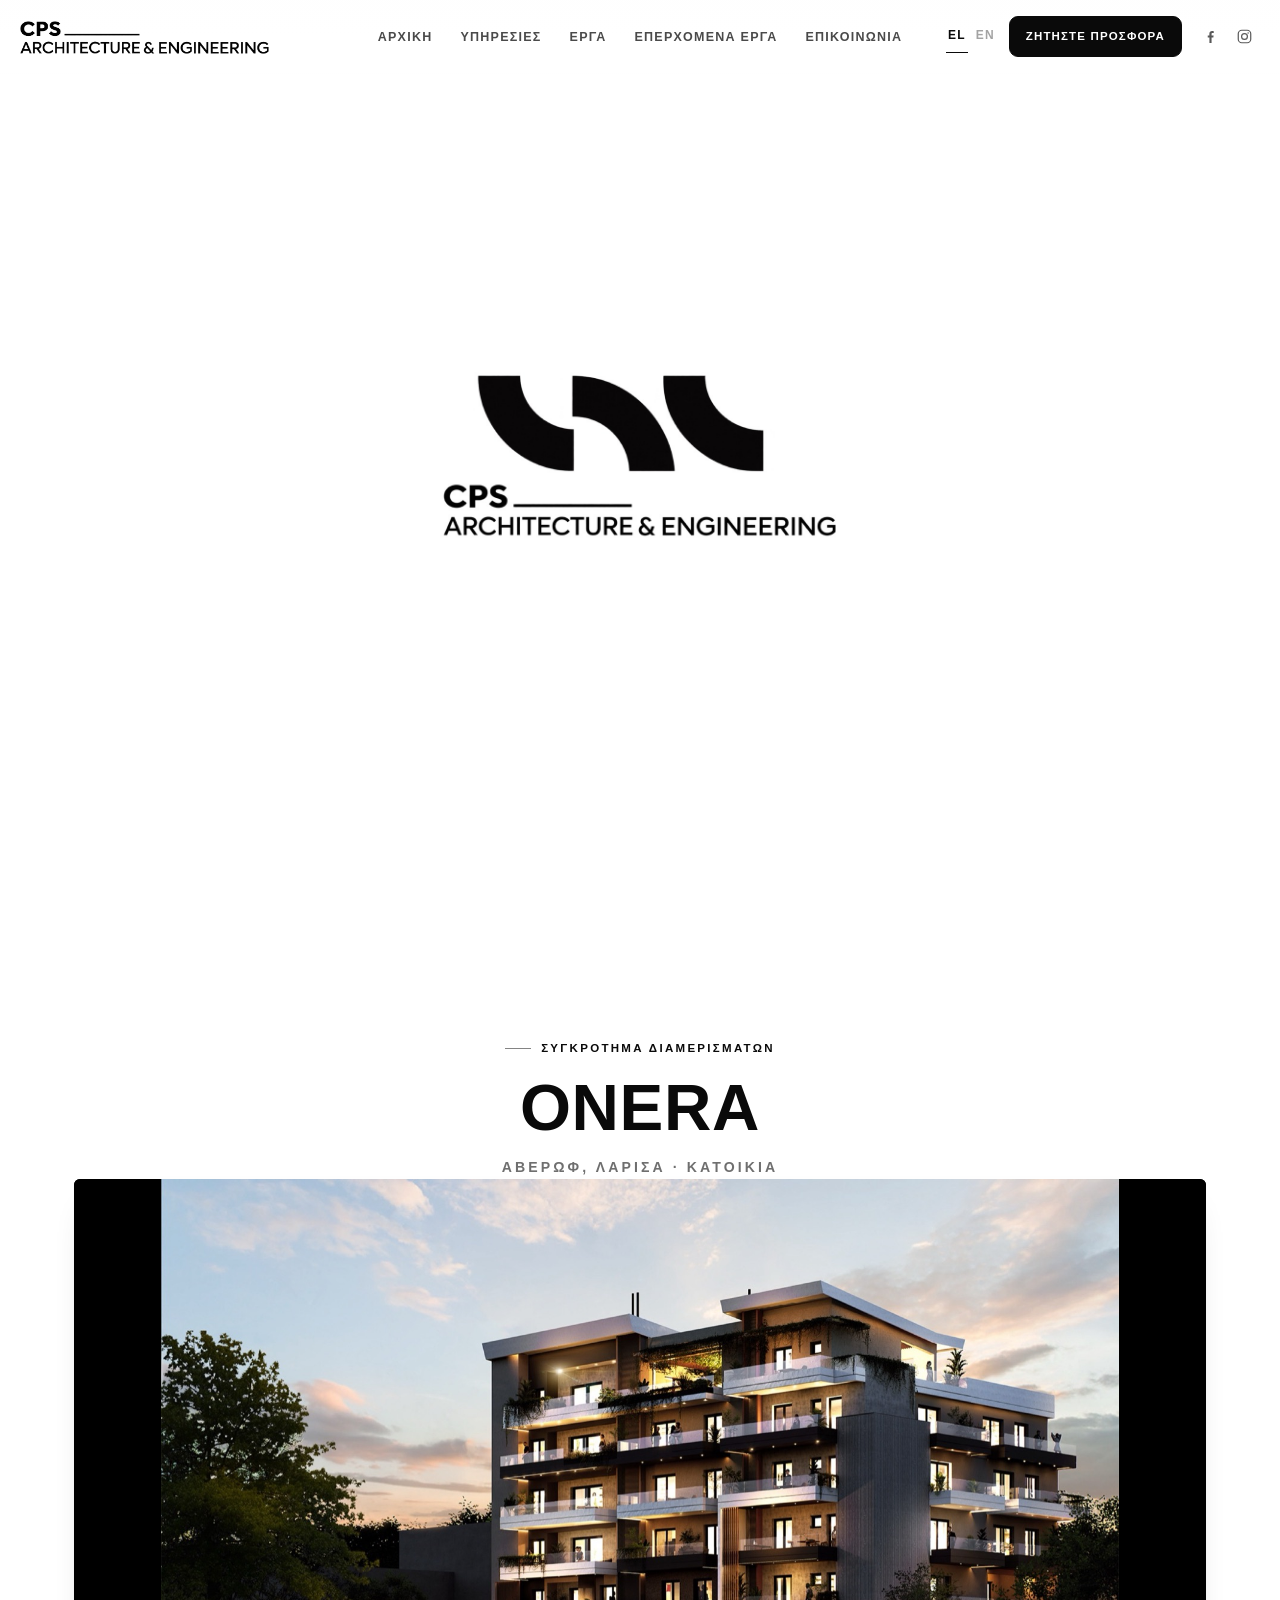
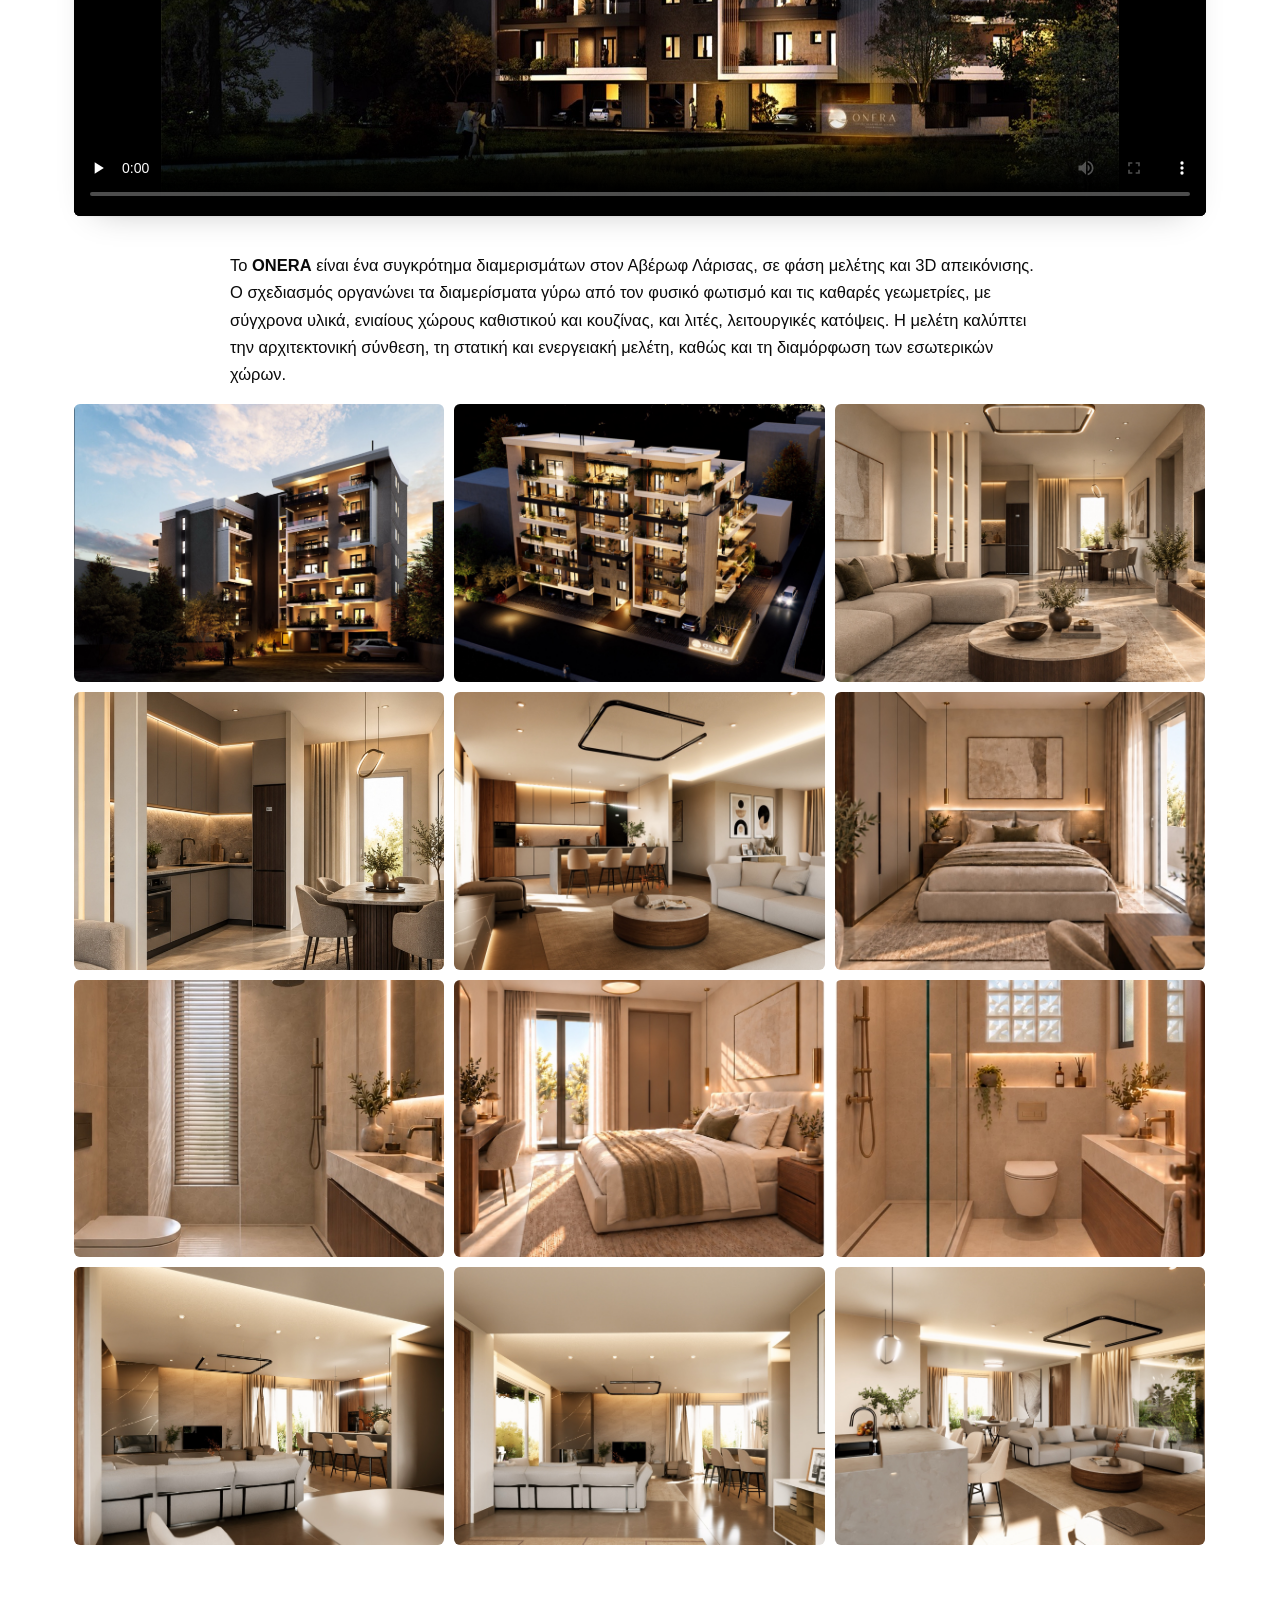
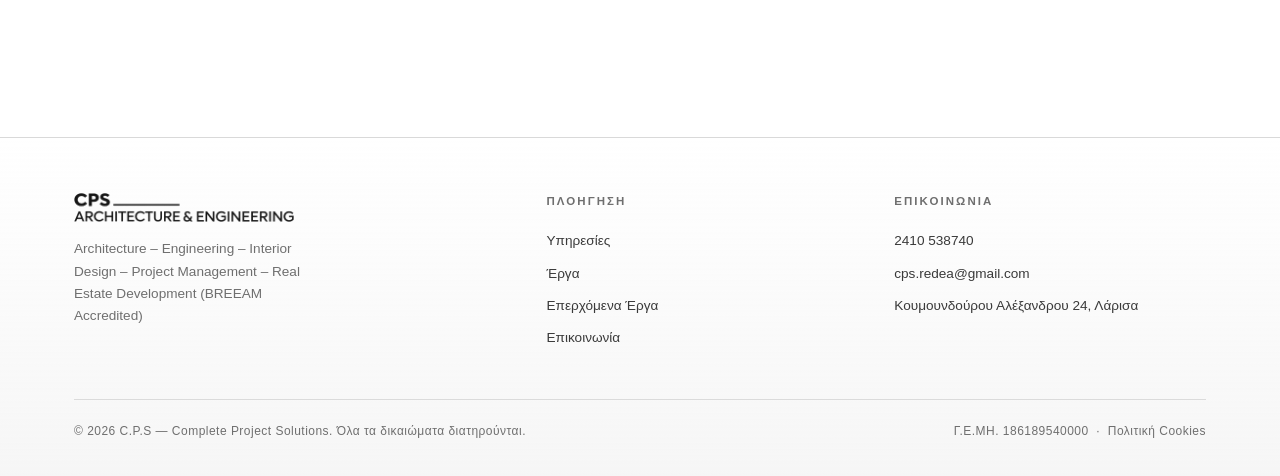
==== index.html @ acac7b2f "Performance: self-hosted Inter, compressed images, lighter ONERA video (20MB), preload=none" ====
<!DOCTYPE html>
<html lang="el">
<head>
<meta charset="UTF-8" />
<meta name="viewport" content="width=device-width, initial-scale=1, viewport-fit=cover" />
<!-- SEO:auto -->
<title>CPS Solutions Λάρισα | Πολιτικός Μηχανικός – Μελέτη &amp; Κατασκευή Έργων</title>
<meta name="description" content="Η C.P.S – Complete Project Solutions (Λάρισα, από το 2002) αναλαμβάνει μελέτη, αδειοδότηση, κατασκευή και διαχείριση έργων: κατοικίες, επαγγελματικοί χώροι, διακόσμηση. Ζητήστε προσφορά." />
<meta name="keywords" content="πολιτικός μηχανικός Λάρισα, μελέτη και κατασκευή έργων Λάρισα, οικοδομική άδεια Λάρισα, ανακαίνιση Λάρισα, διακόσμηση εσωτερικών χώρων Λάρισα, interior design Λάρισα, real estate development Λάρισα, ενεργειακή αναβάθμιση Λάρισα, θερμομόνωση, BREEAM, τεχνικό γραφείο Λάρισα, κατασκευαστική εταιρεία Λάρισα, επίβλεψη έργων, στατική μελέτη, C.P.S Complete Project Solutions, CPS Λάρισα, civil engineer Larissa, construction Larissa, interior design Larissa, energy upgrade Larissa" />
<meta name="author" content="C.P.S – Complete Project Solutions" />
<meta name="robots" content="index, follow, max-image-preview:large, max-snippet:-1" />
<meta name="theme-color" content="#ffffff" />
<meta name="language" content="el" />
<meta name="geo.region" content="GR-42" />
<meta name="geo.placename" content="Λάρισα, Θεσσαλία" />
<meta name="geo.position" content="39.6390;22.4197" />
<meta name="ICBM" content="39.6390, 22.4197" />
<link rel="canonical" href="https://cps-solutions.gr/" />
<link rel="alternate" hreflang="el" href="https://cps-solutions.gr/" />
<link rel="alternate" hreflang="en" href="https://cps-solutions.gr/?lang=en" />
<link rel="alternate" hreflang="x-default" href="https://cps-solutions.gr/" />
<link rel="sitemap" type="application/xml" title="Sitemap" href="sitemap.xml" />
<link rel="icon" href="favicon.ico" sizes="any" />
<link rel="icon" type="image/png" sizes="32x32" href="assets/favicon-32x32.png" />
<link rel="icon" type="image/png" sizes="48x48" href="assets/favicon-48x48.png" />
<link rel="icon" type="image/png" sizes="96x96" href="assets/favicon-96x96.png" />
<link rel="icon" type="image/png" sizes="192x192" href="assets/favicon-192x192.png" />
<link rel="apple-touch-icon" sizes="180x180" href="assets/apple-touch-icon.png" />
<link rel="manifest" href="site.webmanifest" />
<meta property="og:type" content="website" />
<meta property="og:site_name" content="CPS Solutions Λάρισα" />
<meta property="og:locale" content="el_GR" />
<meta property="og:locale:alternate" content="en_US" />
<meta property="og:title" content="CPS Solutions Λάρισα" />
<meta property="og:description" content="Architecture – Engineering – Interior Design – Project Management – Real Estate Development (BREEAM Accredited) — από το 2002 στη Λάρισα." />
<meta property="og:url" content="https://cps-solutions.gr/" />
<meta property="og:image" content="https://cps-solutions.gr/assets/og-image.jpg" />
<meta property="og:image:width" content="1200" />
<meta property="og:image:height" content="630" />
<meta property="og:image:alt" content="C.P.S – Complete Project Solutions, Λάρισα" />
<meta name="twitter:card" content="summary_large_image" />
<meta name="twitter:title" content="CPS Solutions Λάρισα" />
<meta name="twitter:description" content="Architecture – Engineering – Interior Design – Project Management – Real Estate Development (BREEAM Accredited) — από το 2002 στη Λάρισα." />
<meta name="twitter:image" content="https://cps-solutions.gr/assets/og-image.jpg" />
<meta name="google-site-verification" content="gZdMlSLjan64tONL0tMNnkX2gRqGWHMSxEQdr6j04Ag" />
  <link rel="stylesheet" href="assets/fonts/inter.css?v=20261017b" />
<script>/* ── REFRESH = πάντα από την αρχή (hero) ──
   Ξεχωρίζει το refresh από το κλικ σε anchor:
   - refresh/revisit  → αγνοεί το #section και ξεκινά από το hero
   - κανονική πλοήγηση (κλικ σε link) → σέβεται το #section */
(function(){
  if ('scrollRestoration' in history) history.scrollRestoration = 'manual';
  document.documentElement.classList.add('cps-loading');
  var t = null;
  try { var e = performance.getEntriesByType('navigation')[0]; if (e) t = e.type; } catch (err) {}
  if (!t && performance.navigation) t = (performance.navigation.type === 1) ? 'reload' : 'navigate';
  var reload = (t === 'reload');
  // Σβήνουμε το hash ΠΡΙΝ διαβαστεί το <body>, ώστε ο browser να μη «πηδήξει» στην ενότητα
  if (reload && location.hash) history.replaceState(null, '', location.pathname + location.search);
  window.__CPS_RELOAD = reload;
})();</script>
<link rel="stylesheet" href="assets/cps.css?v=20261017b" />
<script type="application/ld+json">
{
  "@context": "https://schema.org",
  "@type": "GeneralContractor",
  "@id": "https://cps-solutions.gr/#business",
  "name": "CPS Solutions Λάρισα",
  "alternateName": [
    "CPS Solutions",
    "C.P.S – Complete Project Solutions",
    "C.P.S Λάρισα"
  ],
  "description": "Architecture – Engineering – Interior Design – Project Management – Real Estate Development (BREEAM Accredited) — Λάρισα, από το 2002.",
  "url": "https://cps-solutions.gr/",
  "logo": "https://cps-solutions.gr/assets/cps-lockup.png",
  "image": "https://cps-solutions.gr/assets/og-image.jpg",
  "telephone": "+302410538740",
  "email": "cps.redea@gmail.com",
  "foundingDate": "2002",
  "address": {
    "@type": "PostalAddress",
    "streetAddress": "Κουμουνδούρου Αλέξανδρου 24, Άγιος Νικόλαος",
    "addressLocality": "Λάρισα",
    "addressRegion": "Θεσσαλία",
    "postalCode": "41222",
    "addressCountry": "GR"
  },
  "geo": {
    "@type": "GeoCoordinates",
    "latitude": 39.639,
    "longitude": 22.4197
  },
  "areaServed": [
    {
      "@type": "City",
      "name": "Λάρισα"
    },
    {
      "@type": "AdministrativeArea",
      "name": "Θεσσαλία"
    },
    {
      "@type": "Country",
      "name": "Ελλάδα"
    }
  ],
  "openingHoursSpecification": [
    {
      "@type": "OpeningHoursSpecification",
      "dayOfWeek": [
        "Monday",
        "Wednesday",
        "Friday"
      ],
      "opens": "09:00",
      "closes": "14:00"
    },
    {
      "@type": "OpeningHoursSpecification",
      "dayOfWeek": [
        "Monday",
        "Wednesday",
        "Friday"
      ],
      "opens": "18:00",
      "closes": "21:00"
    },
    {
      "@type": "OpeningHoursSpecification",
      "dayOfWeek": [
        "Tuesday",
        "Thursday"
      ],
      "opens": "09:00",
      "closes": "14:00"
    }
  ],
  "knowsLanguage": [
    "el",
    "en"
  ],
  "slogan": "Μελέτη, κατασκευή & διαχείριση έργων",
  "identifier": [
    {
      "@type": "PropertyValue",
      "name": "Γ.Ε.ΜΗ.",
      "value": "186189540000"
    }
  ],
  "sameAs": [
    "https://www.instagram.com/cps_redea/"
  ],
  "hasOfferCatalog": {
    "@type": "OfferCatalog",
    "name": "Υπηρεσίες C.P.S",
    "itemListElement": [
      {
        "@type": "Offer",
        "itemOffered": {
          "@type": "Service",
          "name": "Architecture",
          "description": "Αρχιτεκτονική σύνθεση και μελέτη — από το concept στην οριστική μελέτη και την άδεια."
        }
      },
      {
        "@type": "Offer",
        "itemOffered": {
          "@type": "Service",
          "name": "Engineering",
          "description": "Στατικές, ενεργειακές και ηλεκτρομηχανολογικές μελέτες με τεχνική αρτιότητα."
        }
      },
      {
        "@type": "Offer",
        "itemOffered": {
          "@type": "Service",
          "name": "Interior Design",
          "description": "Σχεδιασμός εσωτερικών χώρων με ταυτότητα, λειτουργικότητα και αίσθηση."
        }
      },
      {
        "@type": "Offer",
        "itemOffered": {
          "@type": "Service",
          "name": "Project Management",
          "description": "Συντονισμός και έλεγχος του έργου: χρόνος, κόστος, ποιότητα, ασφάλεια."
        }
      },
      {
        "@type": "Offer",
        "itemOffered": {
          "@type": "Service",
          "name": "Real Estate Development (BREEAM Accredited)",
          "description": "Ανάπτυξη ακινήτων από το μηδέν, με βιώσιμη κατασκευή και πιστοποίηση BREEAM."
        }
      }
    ]
  }
}
</script>
<script type="application/ld+json">
{
  "@context": "https://schema.org",
  "@type": "WebSite",
  "@id": "https://cps-solutions.gr/#website",
  "url": "https://cps-solutions.gr/",
  "name": "CPS Solutions Λάρισα",
  "inLanguage": [
    "el",
    "en"
  ],
  "publisher": {
    "@id": "https://cps-solutions.gr/#business"
  }
}
</script>
<script type="application/ld+json">
{
  "@context": "https://schema.org",
  "@type": "BreadcrumbList",
  "itemListElement": [
    {
      "@type": "ListItem",
      "position": 1,
      "name": "Αρχική",
      "item": "https://cps-solutions.gr/"
    }
  ]
}
</script>
</head>
<body>

<div class="loader" id="loader" aria-hidden="true">
  <div class="loader-inner">
    <div class="loader-logos">
      <img class="loader-logo" src="assets/cps-wordmark.png" alt="C.P.S" width="1200" height="493" />
      <span class="loader-sep" aria-hidden="true"></span>
      <img class="loader-logo loader-logo-2" src="assets/cps-lockup.png" alt="C.P.S — Complete Project Solutions" width="900" height="123" />
    </div>
    <span class="loader-bar"><i></i></span>
  </div>
</div>

<div class="grid-lines" aria-hidden="true"></div>
<div class="vignette" aria-hidden="true"></div>

<header class="nav" id="nav">
  <div class="nav-inner">
    <a class="brand" href="index.html" aria-label="C.P.S">
      <img src="assets/cps-lockup.png" alt="C.P.S — Complete Project Solutions" />
    </a>
    <nav class="links" id="links">
      <a href="index.html" data-i18n="nav.home">Αρχική</a>
      <a href="services.html" data-i18n="nav.services">Υπηρεσίες</a>
      <a href="projects.html" data-i18n="nav.projects">Έργα</a>
      <a href="upcoming.html" data-i18n="nav.upcoming">Επερχόμενα Έργα</a>
      <a href="contact.html" data-i18n="nav.contact">Επικοινωνία</a>
    </nav>
    <div class="nav-right">
      <div class="lang" role="group" aria-label="Γλώσσα / Language">
        <button type="button" data-lang="el" class="on">EL</button>
        <button type="button" data-lang="en">EN</button>
      </div>
      <a class="btn btn-primary nav-cta" href="contact.html" data-i18n="nav.cta">Ζητήστε προσφορά</a>
      <div class="social">
        <!-- ▼▼ ΒΑΛΕ ΕΔΩ ΤΟ FACEBOOK LINK (το Instagram είναι συνδεδεμένο) ▼▼ -->
        <a href="#" target="_blank" rel="noopener" aria-label="Facebook" title="Facebook">
          <svg viewBox="0 0 24 24" fill="currentColor" aria-hidden="true"><path d="M13.5 21v-7.5h2.5l.4-3h-2.9V8.6c0-.87.24-1.46 1.49-1.46h1.59V4.45c-.28-.04-1.22-.12-2.32-.12-2.3 0-3.87 1.4-3.87 3.98V10.5H8.1v3h2.39V21h3.01z"/></svg>
        </a>
        <a href="https://www.instagram.com/cps_redea/" target="_blank" rel="noopener" aria-label="Instagram" title="Instagram">
          <svg viewBox="0 0 24 24" fill="none" stroke="currentColor" stroke-width="1.7" aria-hidden="true"><rect x="3.2" y="3.2" width="17.6" height="17.6" rx="5"/><circle cx="12" cy="12" r="4.1"/><circle cx="17.1" cy="6.9" r="1.05" fill="currentColor" stroke="none"/></svg>
        </a>
      </div>
      <button class="burger" id="burger" aria-label="Menu" aria-expanded="false">
        <span></span><span></span><span></span>
      </button>
    </div>
  </div>
</header>

<main>
  <h1 class="sr-only" data-i18n="hm.h1">CPS Solutions Λάρισα — Πολιτικός Μηχανικός: μελέτη, κατασκευή και διαχείριση έργων</h1>
  <section id="hero">
    <div class="hero-inner">
      <div class="hero-carousel" id="carousel">
        <div class="slides" id="slides"></div>
      </div>
    </div>
  </section>

  <section id="upcoming-home">
    <!-- Επερχόμενα έργα: το νεότερο πρώτο (χωρίς τίτλο ενότητας) -->
    <div id="upcoming-list"></div>
  </section>
</main>

<footer>
  <div class="wrap">
    <div class="foot-grid">
      <div>
        <div class="foot-logo"><img src="assets/cps-lockup.png" alt="C.P.S — Complete Project Solutions" /></div>
        <p class="muted" style="margin-top:16px; font-size:13.6px; max-width:34ch" data-i18n="ft.tag">Μελέτη, κατασκευή και διαχείριση έργων. Real Estate Development &amp; Interior Design.</p>
      </div>
      <div>
        <h4 data-i18n="ft.nav">Πλοήγηση</h4>
        <a href="services.html" data-i18n="nav.services">Υπηρεσίες</a>
        <a href="projects.html" data-i18n="nav.projects">Έργα</a>
        <a href="upcoming.html" data-i18n="nav.upcoming">Επερχόμενα Έργα</a>
        <a href="contact.html" data-i18n="nav.contact">Επικοινωνία</a>
      </div>
      <div>
        <h4 data-i18n="ft.contact">Επικοινωνία</h4>
        <a href="tel:+302410538740">2410 538740</a>
        <a href="mailto:cps.redea@gmail.com">cps.redea@gmail.com</a>
        <a href="contact.html" data-i18n="ft.city">Λάρισα, Ελλάδα</a>
      </div>
    </div>
    <div class="foot-bottom">
      <span data-i18n="ft.rights">© 2026 C.P.S — Complete Project Solutions. Όλα τα δικαιώματα διατηρούνται.</span>
      <span>
        <span data-i18n="ft.reg">Γ.Ε.ΜΗ. 186189540000</span> &nbsp;·&nbsp;
        <a href="#" data-i18n="ft.cookies">Πολιτική Cookies</a>
      </span>
    </div>
  </div>
</footer>

<script src="assets/cps-data.js?v=20261017b"></script>
<script src="assets/cps.js?v=20261017b"></script>
</body>
</html>
---- assets/fonts/inter.css ----
@font-face{font-family:'Inter';font-style:normal;font-weight:400;font-display:swap;src:url('fonts/inter-400-greek-ext.woff2') format('woff2');unicode-range:U+1F00-1FFF;}
@font-face{font-family:'Inter';font-style:normal;font-weight:400;font-display:swap;src:url('fonts/inter-400-greek.woff2') format('woff2');unicode-range:U+0370-0377, U+037A-037F, U+0384-038A, U+038C, U+038E-03A1, U+03A3-03FF;}
@font-face{font-family:'Inter';font-style:normal;font-weight:400;font-display:swap;src:url('fonts/inter-400-latin-ext.woff2') format('woff2');unicode-range:U+0100-02BA, U+02BD-02C5, U+02C7-02CC, U+02CE-02D7, U+02DD-02FF, U+0304, U+0308, U+0329, U+1D00-1DBF, U+1E00-1E9F, U+1EF2-1EFF, U+2020, U+20A0-20AB, U+20AD-20C4, U+2113, U+2C60-2C7F, U+A720-A7FF;}
@font-face{font-family:'Inter';font-style:normal;font-weight:400;font-display:swap;src:url('fonts/inter-400-latin.woff2') format('woff2');unicode-range:U+0000-00FF, U+0131, U+0152-0153, U+02BB-02BC, U+02C6, U+02DA, U+02DC, U+0304, U+0308, U+0329, U+2000-206F, U+20AC, U+2122, U+2191, U+2193, U+2212, U+2215, U+FEFF, U+FFFD;}
@font-face{font-family:'Inter';font-style:normal;font-weight:600;font-display:swap;src:url('fonts/inter-600-greek-ext.woff2') format('woff2');unicode-range:U+1F00-1FFF;}
@font-face{font-family:'Inter';font-style:normal;font-weight:600;font-display:swap;src:url('fonts/inter-600-greek.woff2') format('woff2');unicode-range:U+0370-0377, U+037A-037F, U+0384-038A, U+038C, U+038E-03A1, U+03A3-03FF;}
@font-face{font-family:'Inter';font-style:normal;font-weight:600;font-display:swap;src:url('fonts/inter-600-latin-ext.woff2') format('woff2');unicode-range:U+0100-02BA, U+02BD-02C5, U+02C7-02CC, U+02CE-02D7, U+02DD-02FF, U+0304, U+0308, U+0329, U+1D00-1DBF, U+1E00-1E9F, U+1EF2-1EFF, U+2020, U+20A0-20AB, U+20AD-20C4, U+2113, U+2C60-2C7F, U+A720-A7FF;}
@font-face{font-family:'Inter';font-style:normal;font-weight:600;font-display:swap;src:url('fonts/inter-600-latin.woff2') format('woff2');unicode-range:U+0000-00FF, U+0131, U+0152-0153, U+02BB-02BC, U+02C6, U+02DA, U+02DC, U+0304, U+0308, U+0329, U+2000-206F, U+20AC, U+2122, U+2191, U+2193, U+2212, U+2215, U+FEFF, U+FFFD;}
@font-face{font-family:'Inter';font-style:normal;font-weight:700;font-display:swap;src:url('fonts/inter-700-greek-ext.woff2') format('woff2');unicode-range:U+1F00-1FFF;}
@font-face{font-family:'Inter';font-style:normal;font-weight:700;font-display:swap;src:url('fonts/inter-700-greek.woff2') format('woff2');unicode-range:U+0370-0377, U+037A-037F, U+0384-038A, U+038C, U+038E-03A1, U+03A3-03FF;}
@font-face{font-family:'Inter';font-style:normal;font-weight:700;font-display:swap;src:url('fonts/inter-700-latin-ext.woff2') format('woff2');unicode-range:U+0100-02BA, U+02BD-02C5, U+02C7-02CC, U+02CE-02D7, U+02DD-02FF, U+0304, U+0308, U+0329, U+1D00-1DBF, U+1E00-1E9F, U+1EF2-1EFF, U+2020, U+20A0-20AB, U+20AD-20C4, U+2113, U+2C60-2C7F, U+A720-A7FF;}
@font-face{font-family:'Inter';font-style:normal;font-weight:700;font-display:swap;src:url('fonts/inter-700-latin.woff2') format('woff2');unicode-range:U+0000-00FF, U+0131, U+0152-0153, U+02BB-02BC, U+02C6, U+02DA, U+02DC, U+0304, U+0308, U+0329, U+2000-206F, U+20AC, U+2122, U+2191, U+2193, U+2212, U+2215, U+FEFF, U+FFFD;}
@font-face{font-family:'Inter';font-style:normal;font-weight:800;font-display:swap;src:url('fonts/inter-800-greek-ext.woff2') format('woff2');unicode-range:U+1F00-1FFF;}
@font-face{font-family:'Inter';font-style:normal;font-weight:800;font-display:swap;src:url('fonts/inter-800-greek.woff2') format('woff2');unicode-range:U+0370-0377, U+037A-037F, U+0384-038A, U+038C, U+038E-03A1, U+03A3-03FF;}
@font-face{font-family:'Inter';font-style:normal;font-weight:800;font-display:swap;src:url('fonts/inter-800-latin-ext.woff2') format('woff2');unicode-range:U+0100-02BA, U+02BD-02C5, U+02C7-02CC, U+02CE-02D7, U+02DD-02FF, U+0304, U+0308, U+0329, U+1D00-1DBF, U+1E00-1E9F, U+1EF2-1EFF, U+2020, U+20A0-20AB, U+20AD-20C4, U+2113, U+2C60-2C7F, U+A720-A7FF;}
@font-face{font-family:'Inter';font-style:normal;font-weight:800;font-display:swap;src:url('fonts/inter-800-latin.woff2') format('woff2');unicode-range:U+0000-00FF, U+0131, U+0152-0153, U+02BB-02BC, U+02C6, U+02DA, U+02DC, U+0304, U+0308, U+0329, U+2000-206F, U+20AC, U+2122, U+2191, U+2193, U+2212, U+2215, U+FEFF, U+FFFD;}
---- assets/cps.css ----
:root{
    --bg:#ffffff;
    --bg-soft:#f4f4f4;
    --ink:#0a0a0a;
    --ink-2:#1f1f1f;
    --muted:#6f6f6f;
    --line:rgba(10,10,10,.12);
    --line-2:rgba(10,10,10,.24);
    --radius:14px;
    --maxw:1180px;
    --nav-h:74px;
    --shadow:0 1px 2px rgba(10,10,10,.05), 0 14px 34px -22px rgba(10,10,10,.30);
  }
  *{box-sizing:border-box}
  html{scroll-behavior:smooth}
  body{
    margin:0; background:var(--bg); color:var(--ink);
    font-family:"Inter",-apple-system,BlinkMacSystemFont,"Segoe UI",Roboto,Helvetica,Arial,sans-serif;
    font-size:16.5px; line-height:1.65;
    -webkit-font-smoothing:antialiased; overflow-x:hidden;
  }
  a{color:inherit;text-decoration:none}
  img{max-width:100%;display:block}
  figure{margin:0}
  ::selection{background:rgba(10,10,10,.14)}
  button{font:inherit}

  .grid-lines{
    position:fixed; inset:0; z-index:1; pointer-events:none;
    background-image:
      linear-gradient(to right, rgba(10,10,10,.045) 1px, transparent 1px),
      linear-gradient(to bottom, rgba(10,10,10,.045) 1px, transparent 1px);
    background-size:76px 76px;
    -webkit-mask-image:radial-gradient(80% 64% at 42% 42%, #000 22%, transparent 80%);
    mask-image:radial-gradient(80% 64% at 42% 42%, #000 22%, transparent 80%);
  }
  .vignette{
    position:fixed; inset:0; z-index:1; pointer-events:none;
    background:
      radial-gradient(122% 90% at 42% 36%, rgba(255,255,255,0) 58%, rgba(255,255,255,.62) 90%, #fff 100%),
      linear-gradient(to bottom, rgba(255,255,255,.74) 0%, rgba(255,255,255,.20) 26%, rgba(255,255,255,.58) 100%);
  }
  @media (prefers-reduced-motion: reduce){
    .logo-front{animation:none}
    html{scroll-behavior:auto}
  }

  
/* ═══════════ ΕΣΩΤΕΡΙΚΕΣ ΣΕΛΙΔΕΣ (company / services / contact / project) ═══════════ */
body.page::before{
  content:""; position:fixed; inset:0; z-index:1; pointer-events:none;
  background:linear-gradient(to bottom, rgba(255,255,255,.90) 0%, rgba(255,255,255,.62) 30%, rgba(255,255,255,0) 58%);
}
.page-head{ padding:calc(var(--nav-h) + 52px) 0 0 }
.page-head .eyebrow{ margin-bottom:18px }
.page-head h1{
  font-size:clamp(1.9rem,5vw,3.4rem); font-weight:800; text-transform:uppercase;
  letter-spacing:.01em; line-height:1.06; max-width:24ch;
}
.page-head .co-line{ margin-top:20px }
.page-head + section{ padding-top:64px }
.cta-band{ padding:0 0 104px; text-align:center }
@media (max-width:720px){
  .page-head{ padding-top:calc(var(--nav-h) + 32px) }
  .page-head + section{ padding-top:48px }
}

/* ─────────── LOADER (overlay με το λογότυπο) ─────────── */
  html.cps-loading body{overflow:hidden}
  .loader{
    position:fixed; inset:0; z-index:300; background:#fff;
    display:grid; place-items:center;
    animation:loaderFallback 2.8s ease forwards;
  }
  .loader.off{ animation:none; opacity:0; visibility:hidden; transition:opacity .55s ease, visibility 0s .55s }
  .loader-inner{ display:grid; place-items:center; gap:26px; width:min(560px,88vw) }
  .loader-logos{ display:flex; align-items:center; justify-content:center; gap:clamp(10px,2.6vw,24px) }
  .loader-logo{
    height:clamp(26px,6.2vw,46px); width:auto; max-width:100%;
    opacity:0; animation:loaderLogo .55s cubic-bezier(.2,.7,.3,1) 0s forwards;
  }
  .loader-logo-2{ animation-delay:.14s }
  .loader-sep{
    width:1px; height:clamp(20px,5vw,36px); flex:0 0 1px;
    background:linear-gradient(to bottom, rgba(10,10,10,0), rgba(10,10,10,.38), rgba(10,10,10,0));
  }
  .loader-bar{ position:relative; width:100%; height:1px; background:rgba(10,10,10,.14); overflow:hidden }
  .loader-bar i{ position:absolute; top:0; bottom:0; left:0; width:0; background:var(--ink); animation:loaderBar 1.4s cubic-bezier(.45,.05,.2,1) .06s forwards }
  @keyframes loaderLogo{ from{ opacity:0; transform:translateY(9px) } to{ opacity:1; transform:none } }
  @keyframes loaderBar{ from{ width:0 } to{ width:100% } }
  @keyframes loaderFallback{ 0%,72%{ opacity:1 } 100%{ opacity:0; visibility:hidden } }
  @media (prefers-reduced-motion: reduce){
    .loader-logo{animation:none; opacity:1}
    .loader-bar i{animation:none; width:100%}
  }

  /* ─────────── NAV ─────────── */
  header.nav{
    position:fixed; top:0; left:0; right:0; z-index:50; height:var(--nav-h);
    backdrop-filter:blur(14px); -webkit-backdrop-filter:blur(14px);
    background:linear-gradient(to bottom, rgba(255,255,255,.94), rgba(255,255,255,.66));
    border-bottom:1px solid transparent;
    transition:background .3s ease, border-color .3s ease, box-shadow .3s ease;
  }
  header.nav.scrolled{
    background:rgba(255,255,255,.95); border-bottom-color:var(--line);
    box-shadow:0 10px 30px -26px rgba(10,10,10,.45);
  }
  .nav-inner{height:100%; width:100%; padding:0 20px; display:flex; align-items:center; position:relative}
  .brand{display:flex; align-items:center; flex:0 0 auto; z-index:2}
  .brand img{height:34px; width:auto}
  nav.links{
    position:absolute; left:50%; top:50%; transform:translate(-50%,-50%);
    display:flex; align-items:center; gap:2px;
  }
  nav.links a{
    font-size:12.5px; font-weight:600; color:#4a4a4a; letter-spacing:.1em; text-transform:uppercase;
    padding:9px 13px; border-radius:8px; white-space:nowrap;
    transition:color .2s ease, background .2s ease;
  }
  nav.links a:hover{color:var(--ink); background:rgba(10,10,10,.05)}
  .nav-right{margin-left:auto; display:flex; align-items:center; gap:12px; z-index:2}
  .social{ display:flex; align-items:center; gap:2px }
  .social a{
    display:grid; place-items:center; width:32px; height:32px; border-radius:8px;
    color:var(--ink); opacity:.68; transition:opacity .2s ease, background .2s ease;
  }
  .social a:hover{ opacity:1; background:rgba(10,10,10,.06) }
  .social svg{ width:17px; height:17px }

  .lang{display:flex; align-items:center; gap:6px; font-size:12px; font-weight:700}
  .lang button{
    background:none; border:0; padding:6px 2px; cursor:pointer;
    color:#a3a3a3; letter-spacing:.1em; font-weight:700;
    border-bottom:1.5px solid transparent; transition:.2s;
  }
  .lang button:hover{color:var(--ink)}
  .lang button.on{color:var(--ink); border-bottom-color:var(--ink)}
  .btn{
    display:inline-flex; align-items:center; justify-content:center; gap:9px;
    font-weight:600; font-size:12.5px; letter-spacing:.1em; text-transform:uppercase;
    padding:12px 20px; border-radius:9px; border:1px solid var(--line-2); cursor:pointer;
    transition:transform .18s ease, background .2s ease, border-color .2s ease, color .2s;
  }
  .btn:hover{transform:translateY(-1px)}
  .btn-primary{background:var(--ink); color:#fff; border-color:var(--ink)}
  .btn-primary:hover{background:#2a2a2a}
  .btn-ghost{color:var(--ink); background:#fff}
  .btn-ghost:hover{background:var(--bg-soft)}
  .nav-cta{padding:10px 16px; font-size:11.5px}
  .burger{
    display:none; background:#fff; border:1px solid var(--line);
    border-radius:9px; width:42px; height:38px; cursor:pointer;
    align-items:center; justify-content:center; flex-direction:column; gap:5px;
  }
  .burger span{display:block; width:17px; height:1.7px; background:var(--ink); border-radius:2px; transition:.25s}
  .burger.open span:nth-child(1){transform:translateY(6.7px) rotate(45deg)}
  .burger.open span:nth-child(2){opacity:0}
  .burger.open span:nth-child(3){transform:translateY(-6.7px) rotate(-45deg)}

  main{position:relative; z-index:2}
  .wrap{max-width:var(--maxw); margin:0 auto; padding:0 24px}
  section{padding:104px 0}
  .eyebrow{
    display:inline-flex; align-items:center; gap:10px;
    font-size:11.5px; font-weight:700; letter-spacing:.2em; text-transform:uppercase;
    color:var(--ink); margin:0 0 20px;
  }
  .eyebrow::before{content:""; width:26px; height:1px; background:var(--ink); opacity:.5}
  h1,h2,h3{line-height:1.14; letter-spacing:-.022em; margin:0; color:var(--ink)}
  h2{font-size:clamp(1.7rem,3.5vw,2.7rem); font-weight:700; text-transform:uppercase; letter-spacing:.005em}
  h3{font-size:1.16rem; font-weight:700; letter-spacing:-.01em}
  p{margin:0 0 1.05em}
  .muted{color:var(--muted)}

  /* ─────────── HERO (full-screen carousel φωτογραφιών) ─────────── */
  #hero{position:relative; height:100svh; min-height:520px; padding:0; overflow:hidden}
  .hero-inner{width:100%; height:100%}
  .hero-carousel{position:relative; width:100%; height:100%; overflow:hidden; background:#f1f1f1}
  /* απαλό σβήσιμο στο κάτω μέρος → ομαλή μετάβαση στην επόμενη ενότητα */
  .hero-carousel::after{
    content:""; position:absolute; left:0; right:0; bottom:0; height:18%; z-index:2; pointer-events:none;
    background:linear-gradient(to top, rgba(255,255,255,.92) 0%, rgba(255,255,255,0) 100%);
  }
  .slides{position:absolute; inset:0}
  .slide{position:absolute; inset:0; opacity:0; transition:opacity .6s ease}
  .slide.is-active{opacity:1}
  .slide img{width:100%; height:100%; object-fit:cover; transform:scale(1.06); transition:transform 2.2s linear}
  .slide.is-active img{transform:scale(1)}
  /* Πρώτο slide: το λογότυπο — λευκό φόντο, κεντραρισμένο, χωρίς zoom */
  .slide.is-logo{background:#fff; display:grid; place-items:center}
  .slide.is-logo img,
  .slide.is-logo.is-active img{
    width:min(60vw,780px); height:auto; object-fit:contain; transform:none; transition:none;
  }
  .reduce-motion .slide{transition:opacity .4s ease}
  .reduce-motion .slide img{transform:none; transition:none}

  /* ─── statement (σαν το «THE IDEAL») ─── */
  #statement{padding:clamp(90px,14vh,150px) 0; text-align:center}
  .stmt-kicker{
    font-size:clamp(.66rem,1.15vw,.78rem); letter-spacing:.3em; text-transform:uppercase;
    color:var(--muted); font-weight:600; margin:0 0 26px;
  }
  .stmt{
    font-size:clamp(2.1rem,7vw,5.4rem); font-weight:800; text-transform:uppercase;
    letter-spacing:.02em; line-height:1.02; margin:0;
  }
  .stmt-sub{
    font-size:clamp(.66rem,1.15vw,.78rem); letter-spacing:.3em; text-transform:uppercase;
    color:var(--muted); font-weight:600; margin:30px 0 0;
  }

  /* kpi */
  #kpi{padding:0 0 96px}
  .stats{
    display:grid; grid-template-columns:repeat(3,1fr); gap:1px;
    background:var(--line); border:1px solid var(--line);
    border-radius:var(--radius); overflow:hidden; box-shadow:var(--shadow);
  }
  .stat{background:#fff; padding:22px}
  .stat b{display:block; font-size:1.2rem; font-weight:700; letter-spacing:.02em; text-transform:uppercase}
  .stat span{font-size:12.4px; color:var(--muted)}

  /* blocks */
  .panel{background:#fff; border:1px solid var(--line); border-radius:var(--radius); padding:30px 28px; box-shadow:var(--shadow)}
  .cards{display:grid; grid-template-columns:repeat(3,1fr); gap:20px; margin-top:44px}
  .card{
    background:#fff; border:1px solid var(--line); border-radius:var(--radius);
    padding:30px 26px; position:relative; overflow:hidden;
    transition:transform .28s cubic-bezier(.2,.7,.3,1), border-color .28s, box-shadow .28s;
    box-shadow:0 1px 2px rgba(10,10,10,.04);
  }
  .card::after{
    content:""; position:absolute; inset:0;
    background:radial-gradient(70% 60% at 20% 0%, rgba(10,10,10,.05), transparent 70%);
    opacity:0; transition:opacity .35s;
  }
  .card:hover{transform:translateY(-5px); border-color:var(--line-2); box-shadow:var(--shadow)}
  .card:hover::after{opacity:1}
  .card .ico{
    width:46px; height:46px; border-radius:11px; display:grid; place-items:center;
    background:rgba(10,10,10,.04); border:1px solid var(--line); margin-bottom:20px;
  }
  .card .ico svg{width:22px; height:22px; stroke:var(--ink); fill:none; stroke-width:1.7}
  .card ul{margin:14px 0 0; padding-left:0; list-style:none}
  .card ul li{position:relative; padding-left:20px; font-size:14.6px; color:#3a3a3a; margin-bottom:7px}
  .card ul li::before{content:""; position:absolute; left:2px; top:.62em; width:7px; height:1.5px; background:var(--ink); border-radius:2px}

  .co-line{
    margin:22px 0 0; font-size:clamp(.68rem,1.15vw,.78rem); letter-spacing:.2em;
    text-transform:uppercase; color:var(--muted); font-weight:600; max-width:36ch; line-height:1.9;
  }
  .two-col{display:grid; grid-template-columns:minmax(0,1fr) minmax(0,1fr); gap:52px; align-items:start}
  .factors{display:grid; grid-template-columns:1fr 1fr; gap:14px 26px; margin-top:26px; padding:0; list-style:none}
  .factors li{font-size:14.7px; color:#3a3a3a; padding-left:24px; position:relative}
  .factors li::before{content:""; position:absolute; left:0; top:.5em; width:9px; height:9px; border-radius:2px; background:var(--ink)}

  /* works */
  .filters{display:flex; flex-wrap:wrap; gap:8px; margin:34px 0 26px}
  .chip{
    font-size:11.5px; font-weight:600; letter-spacing:.1em; text-transform:uppercase; color:var(--muted);
    padding:10px 15px; border-radius:6px; cursor:pointer; border:1px solid var(--line); background:#fff; transition:.22s;
  }
  .chip:hover{color:var(--ink); border-color:var(--line-2)}
  .chip.active{color:#fff; border-color:var(--ink); background:var(--ink)}
  .projects{display:grid; grid-template-columns:repeat(3,1fr); gap:14px}
  .proj{
    position:relative; overflow:hidden; cursor:pointer;
    background:#ececec; border-radius:6px;
  }
  .proj .thumb{aspect-ratio:1/1; overflow:hidden}
  .proj .thumb img{width:100%; height:100%; object-fit:cover; transition:transform .8s cubic-bezier(.2,.7,.3,1), filter .5s ease}
  .proj:hover .thumb img{transform:scale(1.06)}
  .proj .cap{
    position:absolute; left:0; right:0; bottom:0; padding:44px 16px 14px;
    background:linear-gradient(to top, rgba(255,255,255,.97) 0%, rgba(255,255,255,.86) 45%, rgba(255,255,255,0) 100%);
    transform:translateY(6px); opacity:0; transition:opacity .35s ease, transform .35s ease;
  }
  .proj:hover .cap{transform:none; opacity:1}
  .proj .cap .tag{font-size:10.5px; letter-spacing:.18em; text-transform:uppercase; color:var(--muted); font-weight:700}
  .proj .cap h3{margin:6px 0 2px; font-size:.98rem; text-transform:uppercase; letter-spacing:.04em}
  .proj .cap .loc{font-size:12.4px; color:var(--muted)}

  .works-list{margin-top:56px; border-top:1px solid var(--line)}
  .works-list h3{
    font-size:11.5px; letter-spacing:.2em; text-transform:uppercase; color:var(--muted);
    font-weight:700; margin:26px 0 14px;
  }
  .wlist{display:grid; grid-template-columns:1fr 1fr; gap:0 44px}
  .wlist a{
    display:flex; justify-content:space-between; gap:18px; align-items:baseline;
    padding:13px 2px; border-bottom:1px solid var(--line);
    font-size:13.4px; letter-spacing:.06em; text-transform:uppercase;
    transition:padding-left .25s ease, color .2s ease;
  }
  .wlist a:hover{padding-left:10px; color:var(--ink)}
  .wlist a span:last-child{color:var(--muted); text-transform:none; letter-spacing:.02em; font-size:12.6px}

  .contact-grid{display:grid; grid-template-columns:minmax(0,.9fr) minmax(0,1.1fr); gap:52px}
  .info-row{display:flex; gap:14px; padding:17px 0; border-bottom:1px solid var(--line)}
  .info-row:last-child{border-bottom:0}
  .info-row .k{font-size:11.5px; letter-spacing:.16em; text-transform:uppercase; color:var(--muted); min-width:104px; padding-top:3px}
  .info-row .v{font-weight:600}
  form{display:grid; gap:14px}
  .field{display:grid; gap:7px}
  label{font-size:11.5px; letter-spacing:.16em; text-transform:uppercase; color:var(--muted); font-weight:600}
  input,textarea,select{
    width:100%; padding:13px 15px; border-radius:9px; background:#fff;
    border:1px solid var(--line-2); color:var(--ink); font:inherit; font-size:15px;
    transition:border-color .2s, box-shadow .2s;
  }
  input:focus,textarea:focus,select:focus{outline:none; border-color:var(--ink); box-shadow:0 0 0 4px rgba(10,10,10,.08)}
  textarea{min-height:132px; resize:vertical}
  .row-2{display:grid; grid-template-columns:1fr 1fr; gap:14px}
  .form-note{font-size:12.8px; color:var(--muted); margin:2px 0 0}

  footer{
    position:relative; z-index:2; border-top:1px solid var(--line);
    background:linear-gradient(to bottom, rgba(255,255,255,.78), #f6f6f6);
    padding:54px 0 34px;
  }
  .foot-grid{display:grid; grid-template-columns:1.4fr 1fr 1fr; gap:36px}
  .foot-logo img{height:30px; opacity:.92}
  .foot-grid h4{font-size:11.5px; letter-spacing:.18em; text-transform:uppercase; color:var(--muted); margin:0 0 14px; font-weight:700}
  .foot-grid a{display:block; font-size:13.6px; color:#3a3a3a; padding:5px 0; transition:color .2s}
  .foot-grid a:hover{color:var(--ink)}
  .foot-bottom{
    display:flex; justify-content:space-between; gap:18px; flex-wrap:wrap;
    margin-top:44px; padding-top:22px; border-top:1px solid var(--line);
    font-size:12px; color:var(--muted); letter-spacing:.04em;
  }
  .foot-bottom a:hover{color:var(--ink)}

  .reveal{opacity:0; transform:translateY(26px); transition:opacity .8s cubic-bezier(.2,.7,.3,1), transform .8s cubic-bezier(.2,.7,.3,1)}
  .reveal.in{opacity:1; transform:none}

  @media (max-width:1180px){ nav.links a{padding:9px 8px; font-size:11.5px} }
  @media (max-width:1080px){
    .nav-cta{display:none}
  }  @media (max-width:980px){
    .two-col,.contact-grid{grid-template-columns:1fr; gap:30px}
    .cards{grid-template-columns:1fr 1fr}
    .projects{grid-template-columns:1fr 1fr}
    .wlist{grid-template-columns:1fr}
    .foot-grid{grid-template-columns:1fr 1fr}
  }
  @media (max-width:860px){
    #hero{height:100svh; min-height:480px}
    .hero-carousel{height:100%}
    .hero-carousel::after{height:14%}
    .slide.is-logo img,
    .slide.is-logo.is-active img{width:min(86vw,520px)}
    #kpi{padding-bottom:70px}
  }
  @media (max-width:720px){
    :root{--nav-h:66px}
    section{padding:74px 0}
    nav.links{
      position:fixed; left:0; right:0; top:var(--nav-h); transform:none;
      flex-direction:column; align-items:stretch; gap:2px;
      background:rgba(255,255,255,.98); backdrop-filter:blur(18px);
      padding:16px 20px 24px; border-bottom:1px solid var(--line);
      box-shadow:0 24px 40px -30px rgba(10,10,10,.45);
      opacity:0; pointer-events:none; transition:.26s;
    }
    nav.links.open{opacity:1; pointer-events:auto}
    nav.links a{padding:13px 12px; font-size:14px}
    .burger{display:flex}
    .cards,.projects,.factors,.row-2,.wlist{grid-template-columns:1fr}
    .stats{grid-template-columns:1fr}
    .foot-grid{grid-template-columns:1fr}
    .brand img{height:28px}
    .nl-form{flex-direction:column}
    body{font-size:16px}
  }

/* ═══════════ ΣΕΛΙΔΑ ΕΡΓΟΥ (project.html) ═══════════ */
.proj{display:block}

#pdetail{padding:calc(var(--nav-h) + 46px) 0 0}

.back{
  display:inline-flex; align-items:center; gap:9px;
  font-size:11.5px; font-weight:600; letter-spacing:.14em; text-transform:uppercase;
  color:var(--muted); padding:6px 0; transition:color .2s, gap .2s;
}
.back:hover{color:var(--ink); gap:13px}
.back::before{content:"←"; font-size:14px; letter-spacing:0}

.phead{margin-top:26px; max-width:min(100%, 980px)}
.phead h1{
  font-size:clamp(2rem,5.4vw,4rem); font-weight:800; text-transform:uppercase;
  letter-spacing:.01em; line-height:1.04; margin:0;
}
.phead .ploc{
  margin:16px 0 0; font-size:clamp(.78rem,1.3vw,.9rem);
  letter-spacing:.24em; text-transform:uppercase; color:var(--muted); font-weight:600;
}

.phero{
  margin:36px 0 0; width:100%;
  height:min(46vh,440px); overflow:hidden; background:#ececec; cursor:pointer;
}
.phero img{width:100%; height:100%; object-fit:cover}

.pbody-grid{
  display:grid; grid-template-columns:minmax(0,1.25fr) minmax(0,.75fr);
  gap:52px; align-items:start; margin-top:48px;
}
.pbody p{font-size:clamp(1rem,1.5vw,1.12rem); color:var(--ink-2); max-width:62ch}
.pnote{font-size:12.6px; color:var(--muted); margin:18px 0 0}

.pspecs{margin:0; border-top:1px solid var(--line)}
.pspecs > div{
  display:flex; justify-content:space-between; gap:18px; align-items:baseline;
  padding:15px 0; border-bottom:1px solid var(--line);
  font-size:11.5px; letter-spacing:.16em; text-transform:uppercase; font-weight:600;
}
.pspecs dt{color:var(--muted); margin:0}
.pspecs dd{margin:0; text-transform:none; letter-spacing:.02em; font-size:14px; font-weight:600; text-align:right}

#pphotos{padding:74px 0 0}
.pgallery{display:flex; flex-wrap:wrap; gap:10px; margin-top:20px}
.pgallery:empty{display:none}
.pgallery figure{
  width:168px; height:168px; overflow:hidden; background:#ececec;
  border-radius:6px; cursor:pointer; position:relative;
}
.pgallery img{width:100%; height:100%; object-fit:cover; transition:transform .6s cubic-bezier(.2,.7,.3,1)}
.pgallery figure:hover img{transform:scale(1.07)}
.pgallery figure::after{
  content:"⤢"; position:absolute; right:8px; bottom:6px;
  font-size:13px; color:#fff; opacity:0; transition:opacity .25s, transform .25s;
  text-shadow:0 1px 6px rgba(0,0,0,.55); transform:translateY(3px);
}
.pgallery figure:hover::after{opacity:1; transform:none}
.pzoom-hint{font-size:12.2px; color:var(--muted); margin:14px 0 0}

/* ═══════════ LIGHTBOX ═══════════ */
.lightbox{
  position:fixed; inset:0; z-index:200; display:none; place-items:center;
  padding:26px; cursor:default;
  background:rgba(255,255,255,.965);
  backdrop-filter:blur(7px); -webkit-backdrop-filter:blur(7px);
}
.lightbox.on{display:grid}
.lightbox .lb-img{
  max-width:min(1480px,94vw); max-height:84vh; width:auto; height:auto;
  object-fit:contain; cursor:default; border-radius:4px;
  box-shadow:0 40px 90px -46px rgba(10,10,10,.55);
}
.lb-btn{
  position:absolute; background:#fff; border:1px solid var(--line-2); color:var(--ink);
  width:46px; height:46px; border-radius:50%; cursor:pointer; font-size:20px; line-height:1;
  display:grid; place-items:center; transition:background .2s, transform .2s;
}
.lb-btn:hover{background:var(--ink); color:#fff; border-color:var(--ink); transform:scale(1.05)}
.lb-close{top:20px; right:22px}
.lb-prev{left:18px; top:50%; margin-top:-23px}
.lb-next{right:18px; top:50%; margin-top:-23px}
.lb-cap{
  position:absolute; left:0; right:0; bottom:18px; text-align:center;
  font-size:11.5px; letter-spacing:.18em; text-transform:uppercase; color:var(--muted); font-weight:600;
  padding:0 70px;
}
@media (max-width:860px){
  .pgallery figure{width:calc(50% - 5px); height:auto; aspect-ratio:1/1}
  .lb-prev{left:8px} .lb-next{right:8px}
  .lb-btn{width:40px;height:40px}
}

.pnav{
  display:flex; justify-content:space-between; gap:22px; align-items:stretch;
  margin-top:72px; border-top:1px solid var(--line); padding-top:26px;
}
.pnav a{display:block; padding:6px 0; transition:padding .25s ease}
.pnav a:hover{padding-left:8px}
.pnav a.next:hover{padding-left:0; padding-right:8px}
.pnav .lbl{display:block; font-size:11px; letter-spacing:.18em; text-transform:uppercase; color:var(--muted); font-weight:600}
.pnav b{display:block; margin-top:7px; font-size:1rem; text-transform:uppercase; letter-spacing:.03em; font-weight:700}
.pnav .next{text-align:right; margin-left:auto}

@media (max-width:860px){
  .pbody-grid{grid-template-columns:1fr; gap:34px}
  .phero{height:40vh}
}
@media (max-width:560px){
  .pnav{flex-direction:column; gap:18px}
  .pnav .next{text-align:left; margin-left:0}
}

/* ═══════════ ΒΕΛΑΚΙ «ΠΙΣΩ» (εμφανίζεται παντού εκτός από την αρχική) ═══════════ */
.backtop{
  position:fixed; z-index:60;
  top:calc(var(--nav-h) + 8px); left:clamp(22px, 3.4vw, 52px);
  width:42px; height:42px; border-radius:50%;
  display:grid; place-items:center;
  background:rgba(255,255,255,.92); border:1px solid var(--line); color:var(--ink);
  box-shadow:0 12px 26px -20px rgba(10,10,10,.55);
  backdrop-filter:blur(10px); -webkit-backdrop-filter:blur(10px);
  transition:background .22s ease, color .22s ease, border-color .22s ease, transform .22s ease;
  animation:backTopIn .5s cubic-bezier(.2,.7,.3,1) 1s backwards;
}
@keyframes backTopIn{ from{opacity:0; transform:translateX(-10px)} to{opacity:1; transform:none} }
.backtop:hover{ background:var(--ink); color:#fff; border-color:var(--ink); transform:translateX(-3px) }
.backtop svg{
  width:19px; height:19px; fill:none; stroke:currentColor;
  stroke-width:1.7; stroke-linecap:round; stroke-linejoin:round;
}
@media (prefers-reduced-motion: reduce){ .backtop{animation:none} }
/* χώρος κάτω από το nav ώστε το βελάκι να μην πατάει τον τίτλο */
#pdetail{ padding-top:calc(var(--nav-h) + 62px) }
@media (max-width:720px){
  .backtop{ width:38px; height:38px; left:14px }
  .backtop svg{ width:17px; height:17px }
  .page-head{ padding-top:calc(var(--nav-h) + 64px) }
}

/* ═══════════ FAQ (services.html) ═══════════ */
#faq{padding-top:0}
.faq{max-width:900px; margin:34px auto 0; border-top:1px solid var(--line)}
.faq-item{border-bottom:1px solid var(--line)}
.faq-item summary{
  cursor:pointer; list-style:none; padding:20px 0; display:flex; align-items:center; justify-content:space-between;
  gap:20px; font-size:1.02rem; font-weight:600; color:var(--ink); transition:padding .2s ease;
}
.faq-item summary::-webkit-details-marker{display:none}
.faq-item summary::after{content:"+"; font-size:19px; line-height:1; color:var(--muted); transition:opacity .2s}
.faq-item[open] summary::after{content:"–"}
.faq-item summary:hover{padding-left:8px}
.faq-item p{margin:0 0 22px; color:var(--muted); font-size:14.8px; max-width:74ch}
@media (max-width:720px){
  .faq-item summary{font-size:.97rem; padding:17px 0}
  .faq-item summary:hover{padding-left:0}
}

/* ═══════════ Στατική φωτογραφία στην ενότητα Υπηρεσίες ═══════════ */
#sv-photo{padding-top:30px}
.sv-photo{max-width:none; margin:0}
.sv-photo img{
  width:100%; height:auto; aspect-ratio:3/2; object-fit:cover; display:block;
}
@media (max-width:720px){
  .sv-photo img{aspect-ratio:4/3}
}

/* ═══════════════════════════════════════════════════════════
   2026-10-14 — Έργα / Επερχόμενα Έργα
   ═══════════════════════════════════════════════════════════ */

/* τίτλος σελίδας που πρέπει να χωράει σε μία γραμμή (Υπηρεσίες / Επερχόμενα) */
.page-head h1.fit{
  max-width:none;
  font-size:clamp(1.5rem,3.3vw,2.6rem);
}

/* κάρτες έργων: το caption είναι ΠΑΝΤΑ ορατό (τίτλος + τύπος ακινήτου + τοποθεσία) */
.proj .cap{
  opacity:1; transform:none;
  padding:58px 16px 15px;
  background:linear-gradient(to top, rgba(255,255,255,.97) 0%, rgba(255,255,255,.86) 46%, rgba(255,255,255,0) 100%);
}
.proj:hover .cap{ transform:translateY(-2px) }
.proj .cap .type{
  display:block; margin-top:3px;
  font-size:10.6px; font-weight:700; letter-spacing:.14em; text-transform:uppercase;
  color:#4a4a4a;
}
.proj .cap .loc{ display:block; margin-top:1px }

/* ── επερχόμενα έργα: Τίτλος → μεγάλο βίντεο 16:9 → περιγραφή → gallery ── */
#upcoming-list{ padding-top:8px }
body.page #upcoming-list{ padding-top:calc(var(--nav-h) + 52px) }
.up-item{ padding:18px 0 88px; border-top:1px solid var(--line) }
.up-item:first-child{ border-top:0 }
.up-item + .up-item{ padding-top:74px }
.up-head{ text-align:center }
.up-head .eyebrow{ margin-bottom:16px }
.up-head h2{
  font-size:clamp(2.1rem,6vw,4.1rem); font-weight:800;
  text-transform:uppercase; letter-spacing:.01em; line-height:1.04;
}
.up-head .ploc{
  margin:14px 0 0; font-size:clamp(.76rem,1.3vw,.88rem);
  letter-spacing:.22em; text-transform:uppercase; color:var(--muted); font-weight:600;
}
.up-label{
  font-size:11.5px; font-weight:700; letter-spacing:.2em; text-transform:uppercase;
  color:var(--muted); margin:40px 0 12px;
}
.up-video{
  margin:0; width:100%; aspect-ratio:16/9; overflow:hidden;
  background:#0a0a0a; border-radius:6px; box-shadow:var(--shadow);
}
.up-video video{
  width:100%; height:100%; display:block; background:#000;
  object-fit:contain;
}
.up-body{ margin:36px auto 0; max-width:820px }
.up-body p{ font-size:clamp(1rem,1.5vw,1.12rem); color:var(--ink-2) }
.up-body p:last-child{ margin-bottom:0 }
.up-item .pgallery{ margin-top:16px }
.up-gallery figure{ width:calc(33.333% - 7px); height:auto; aspect-ratio:4/3 }

/* «Real Estate Development» + «(BREEAM Accredited)» σε δεύτερη γραμμή */
.card h3 .card-sub{
  display:block; margin-top:4px;
  font-size:.66em; font-weight:600; letter-spacing:.02em; color:var(--muted);
}

@media (max-width:980px){
  .up-gallery figure{ width:calc(50% - 5px) }
}
@media (max-width:720px){
  .up-item{ padding:10px 0 64px }
  .up-item + .up-item{ padding-top:56px }
  .up-gallery figure{ width:calc(50% - 5px); aspect-ratio:1/1 }
  .proj .cap{ padding:46px 14px 13px }
}

/* Ορατό μόνο σε screen readers / crawlers — πραγματικό H1 στην αρχική */
.sr-only{
  position:absolute !important; width:1px; height:1px; padding:0; margin:-1px;
  overflow:hidden; clip:rect(0 0 0 0); white-space:nowrap; border:0;
}
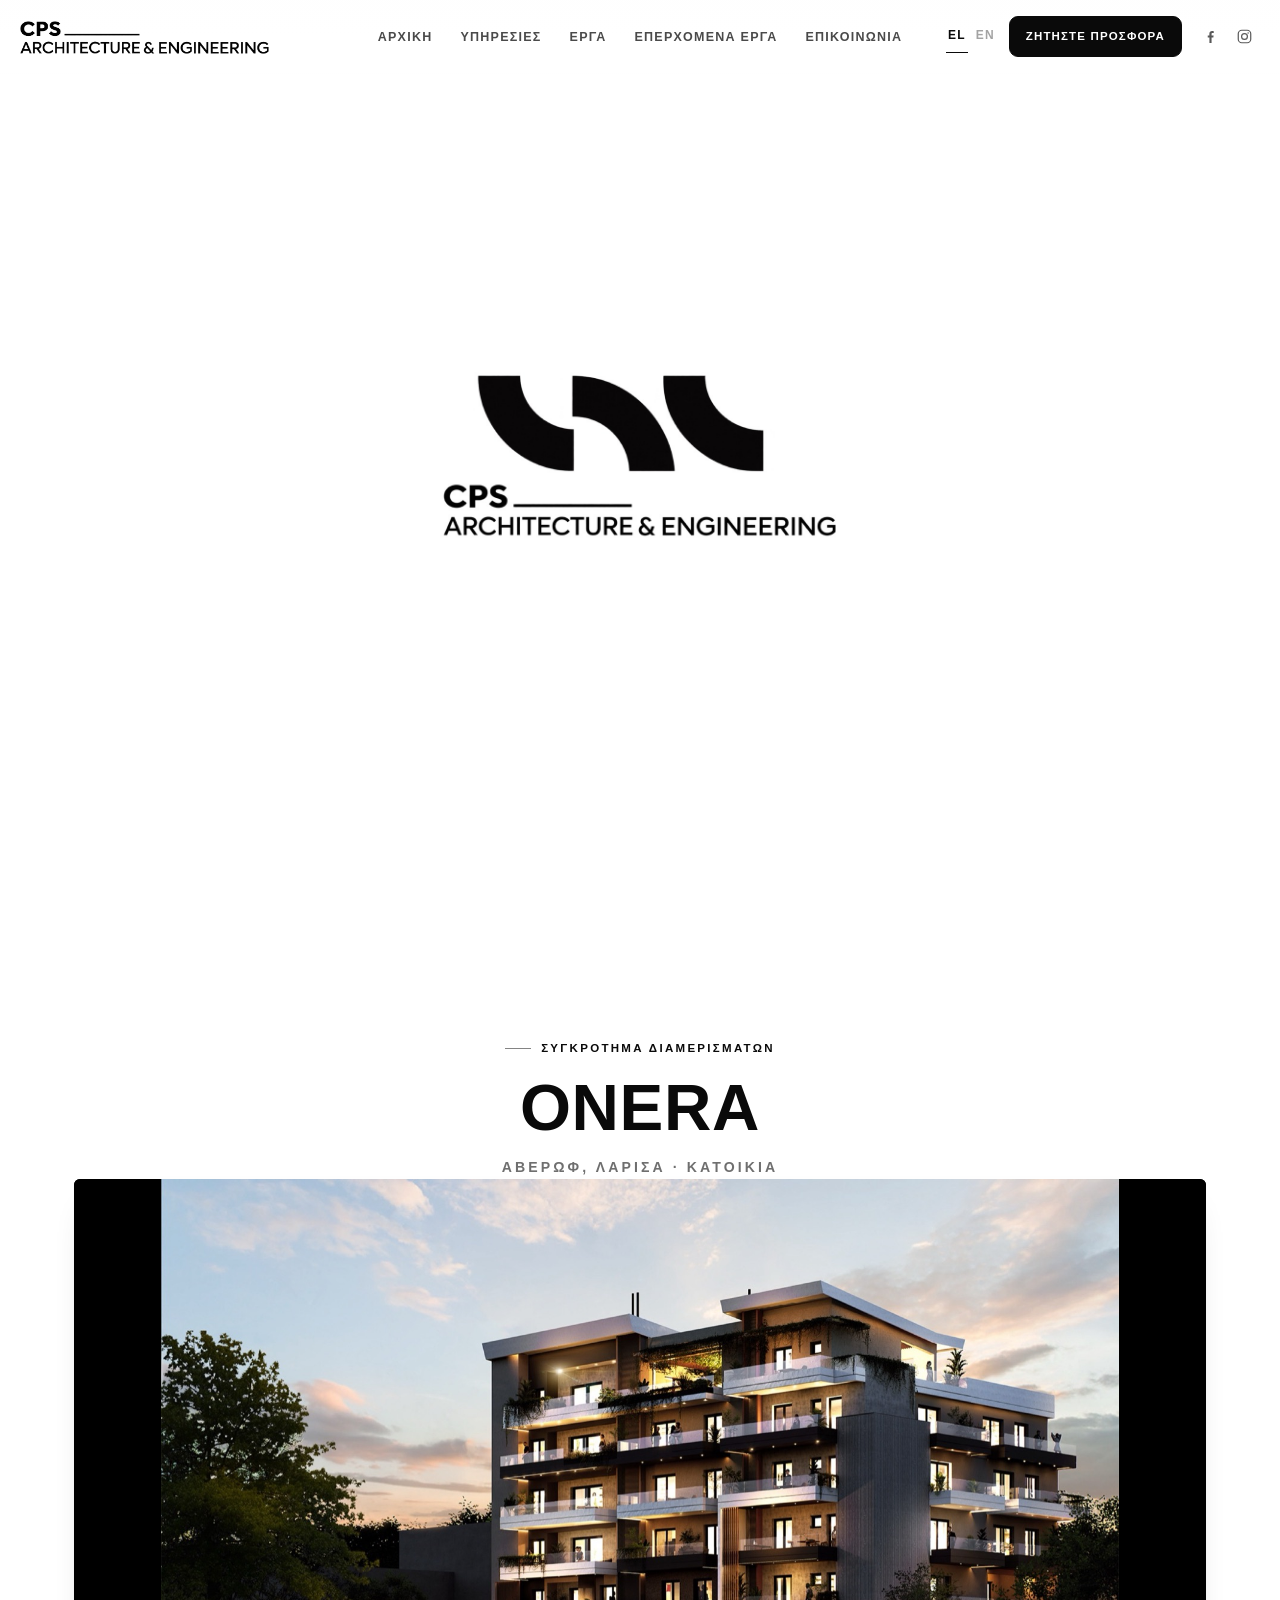
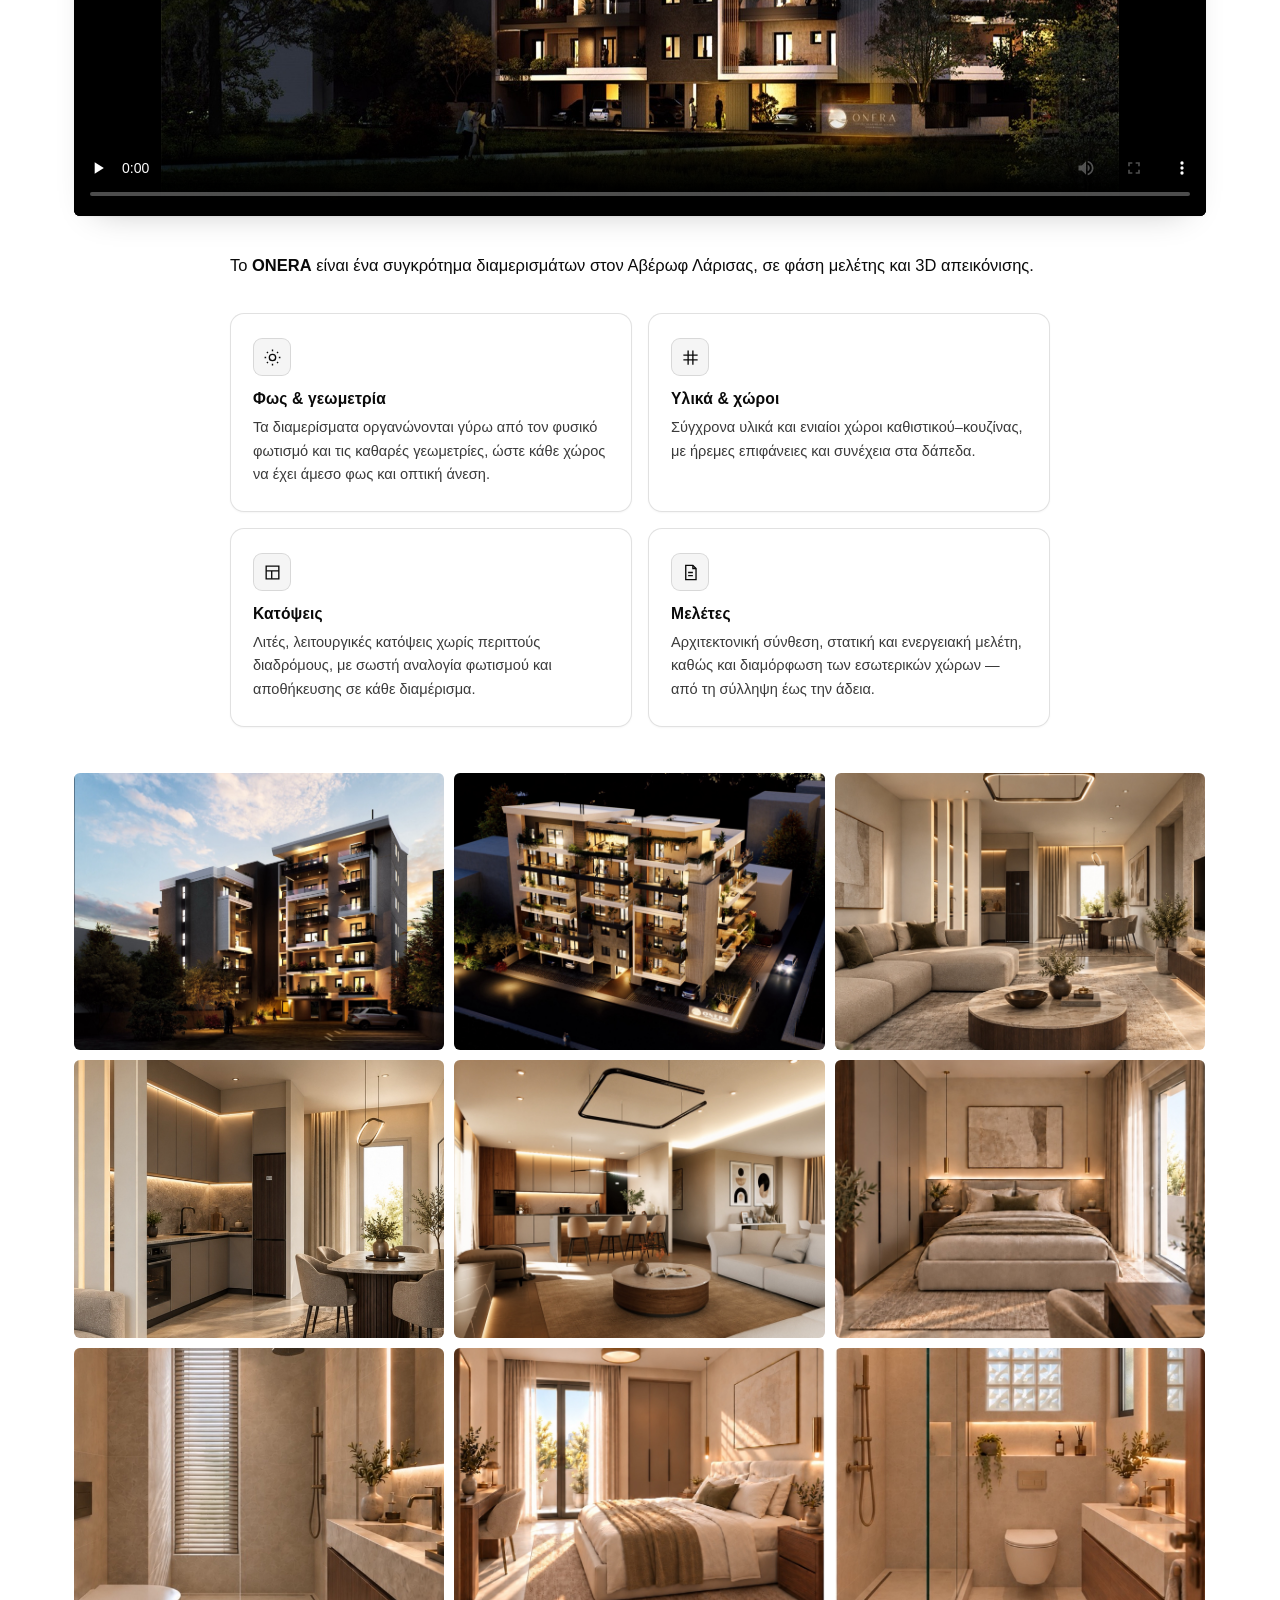
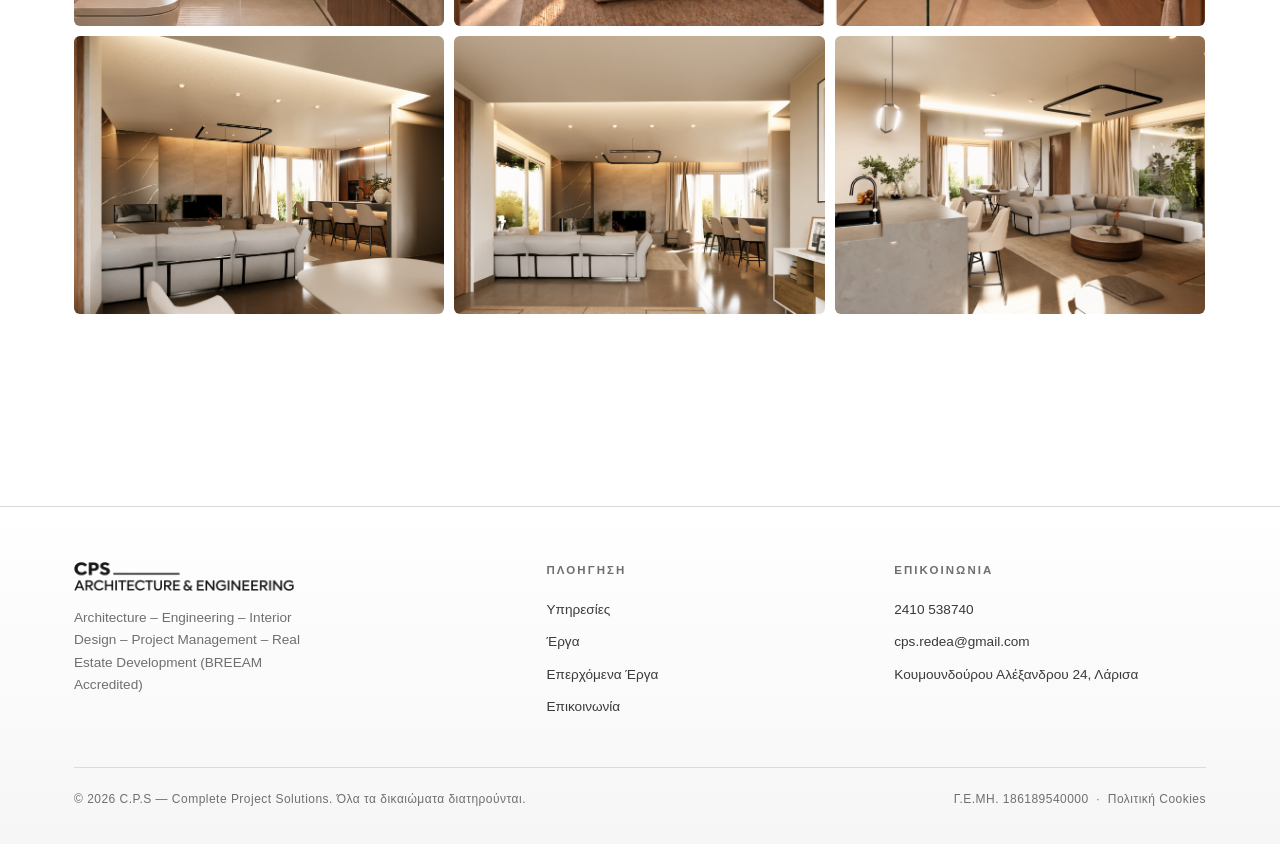
==== commit 20d1d29d: "ONERA: περιγραφή σε κουτάκια (όπως services) · fix: &amp; στα services" ====
--- a/index.html
+++ b/index.html
@@ -43,7 +43,7 @@
 <meta name="twitter:description" content="Architecture – Engineering – Interior Design – Project Management – Real Estate Development (BREEAM Accredited) — από το 2002 στη Λάρισα." />
 <meta name="twitter:image" content="https://cps-solutions.gr/assets/og-image.jpg" />
 <meta name="google-site-verification" content="gZdMlSLjan64tONL0tMNnkX2gRqGWHMSxEQdr6j04Ag" />
-  <link rel="stylesheet" href="assets/fonts/inter.css?v=20261017b" />
+  <link rel="stylesheet" href="assets/fonts/inter.css?v=20261017c" />
 <script>/* ── REFRESH = πάντα από την αρχή (hero) ──
    Ξεχωρίζει το refresh από το κλικ σε anchor:
    - refresh/revisit  → αγνοεί το #section και ξεκινά από το hero
@@ -59,7 +59,7 @@
   if (reload && location.hash) history.replaceState(null, '', location.pathname + location.search);
   window.__CPS_RELOAD = reload;
 })();</script>
-<link rel="stylesheet" href="assets/cps.css?v=20261017b" />
+<link rel="stylesheet" href="assets/cps.css?v=20261017c" />
 <script type="application/ld+json">
 {
   "@context": "https://schema.org",
@@ -327,7 +327,7 @@
   </div>
 </footer>
 
-<script src="assets/cps-data.js?v=20261017b"></script>
-<script src="assets/cps.js?v=20261017b"></script>
+<script src="assets/cps-data.js?v=20261017c"></script>
+<script src="assets/cps.js?v=20261017c"></script>
 </body>
 </html>
--- a/assets/cps.css
+++ b/assets/cps.css
@@ -599,6 +599,14 @@
 }
 .up-body{ margin:36px auto 0; max-width:820px }
 .up-body p{ font-size:clamp(1rem,1.5vw,1.12rem); color:var(--ink-2) }
+
+/* «κουτάκια» περιγραφής επερχόμενου έργου (όπως τα services) */
+.cards.facts{ grid-template-columns:repeat(2,1fr); gap:16px; margin:34px 0 46px; max-width:820px; margin-left:auto; margin-right:auto }
+.cards.facts .card{ padding:24px 22px }
+.cards.facts .card .ico{ width:38px; height:38px; border-radius:9px; margin-bottom:14px }
+.cards.facts .card .ico svg{ width:19px; height:19px }
+.cards.facts .card h3{ font-size:15.6px; margin:0 0 8px; letter-spacing:.01em }
+.cards.facts .card p{ margin:0; line-height:1.62; color:#3a3a3a }
 .up-body p:last-child{ margin-bottom:0 }
 .up-item .pgallery{ margin-top:16px }
 .up-gallery figure{ width:calc(33.333% - 7px); height:auto; aspect-ratio:4/3 }
@@ -611,6 +619,7 @@
 
 @media (max-width:980px){
   .up-gallery figure{ width:calc(50% - 5px) }
+  .cards.facts{ grid-template-columns:1fr }
 }
 @media (max-width:720px){
   .up-item{ padding:10px 0 64px }
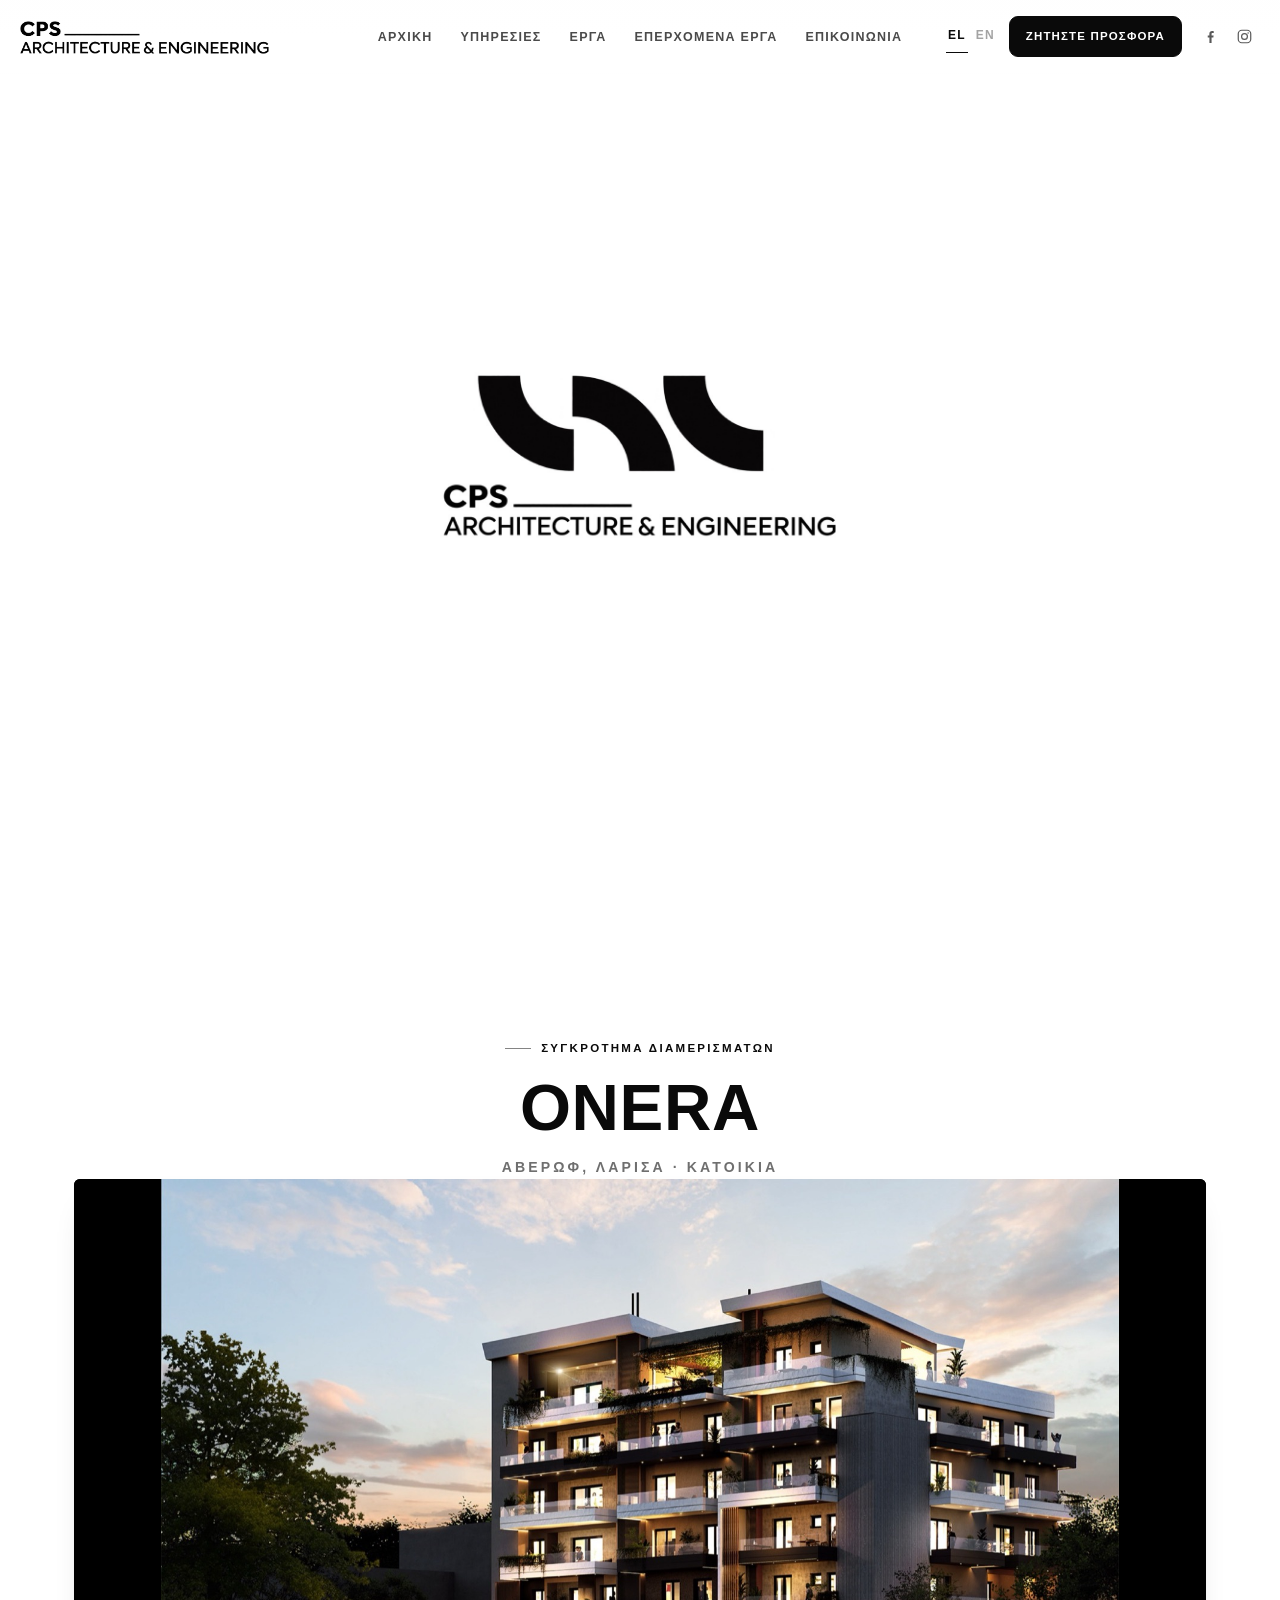
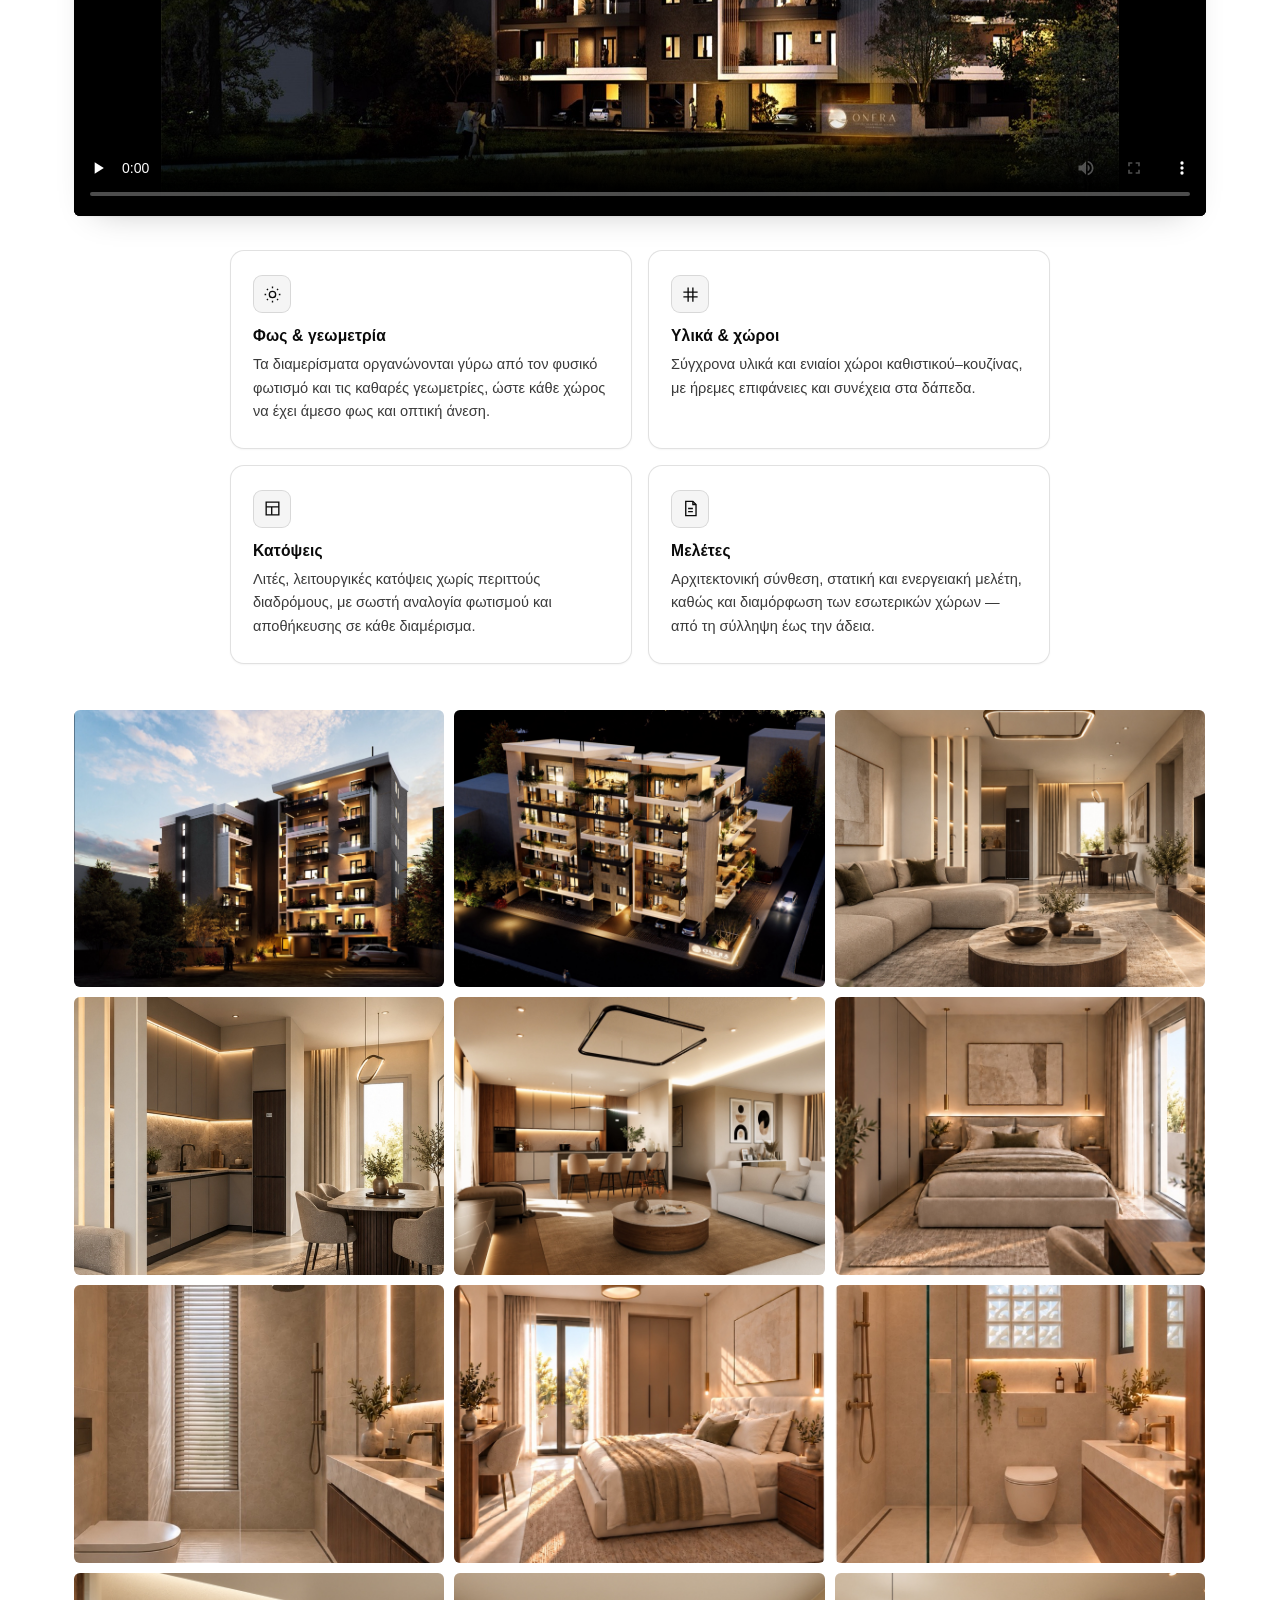
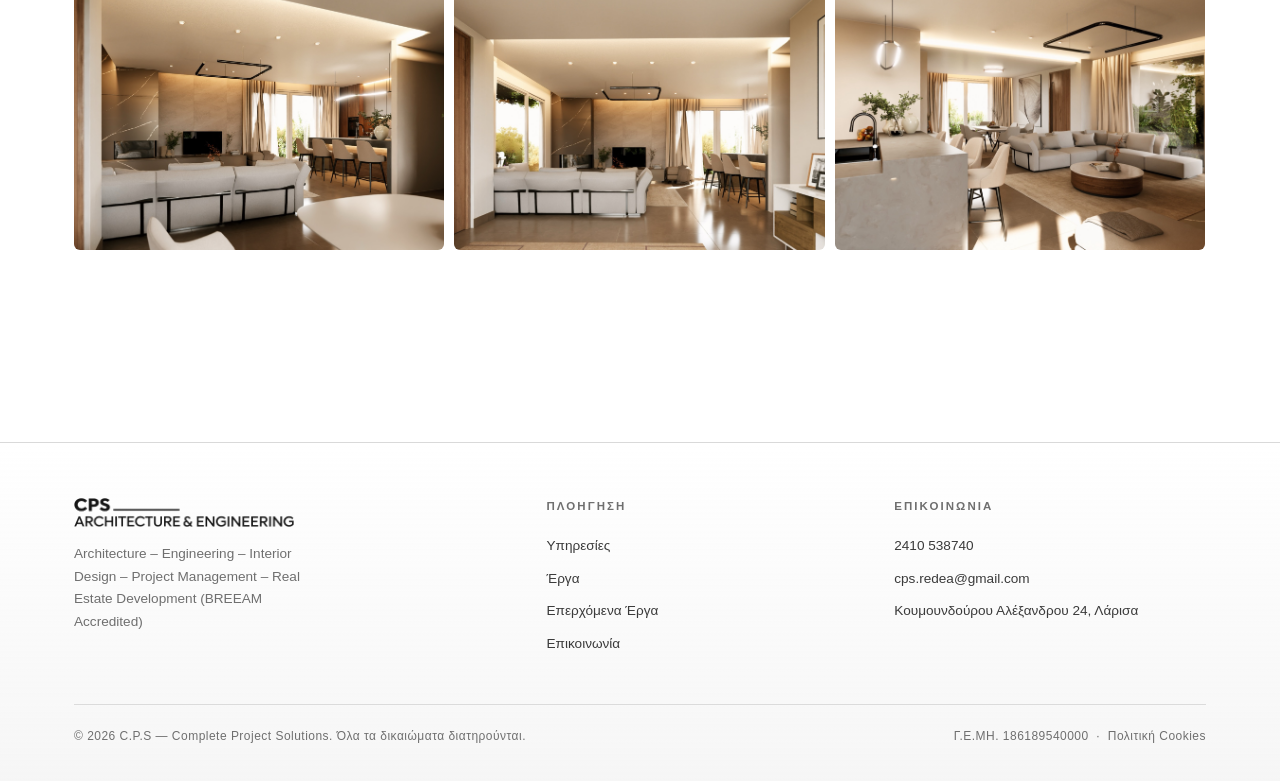
==== commit 3d9fe81f: "ONERA: αφαίρεση εισαγωγικής παραγράφου (μένουν τίτλος → βίντεο → κουτάκια → gallery)" ====
--- a/index.html
+++ b/index.html
@@ -43,7 +43,7 @@
 <meta name="twitter:description" content="Architecture – Engineering – Interior Design – Project Management – Real Estate Development (BREEAM Accredited) — από το 2002 στη Λάρισα." />
 <meta name="twitter:image" content="https://cps-solutions.gr/assets/og-image.jpg" />
 <meta name="google-site-verification" content="gZdMlSLjan64tONL0tMNnkX2gRqGWHMSxEQdr6j04Ag" />
-  <link rel="stylesheet" href="assets/fonts/inter.css?v=20261017c" />
+  <link rel="stylesheet" href="assets/fonts/inter.css?v=20261017d" />
 <script>/* ── REFRESH = πάντα από την αρχή (hero) ──
    Ξεχωρίζει το refresh από το κλικ σε anchor:
    - refresh/revisit  → αγνοεί το #section και ξεκινά από το hero
@@ -59,7 +59,7 @@
   if (reload && location.hash) history.replaceState(null, '', location.pathname + location.search);
   window.__CPS_RELOAD = reload;
 })();</script>
-<link rel="stylesheet" href="assets/cps.css?v=20261017c" />
+<link rel="stylesheet" href="assets/cps.css?v=20261017d" />
 <script type="application/ld+json">
 {
   "@context": "https://schema.org",
@@ -327,7 +327,7 @@
   </div>
 </footer>
 
-<script src="assets/cps-data.js?v=20261017c"></script>
-<script src="assets/cps.js?v=20261017c"></script>
+<script src="assets/cps-data.js?v=20261017d"></script>
+<script src="assets/cps.js?v=20261017d"></script>
 </body>
 </html>
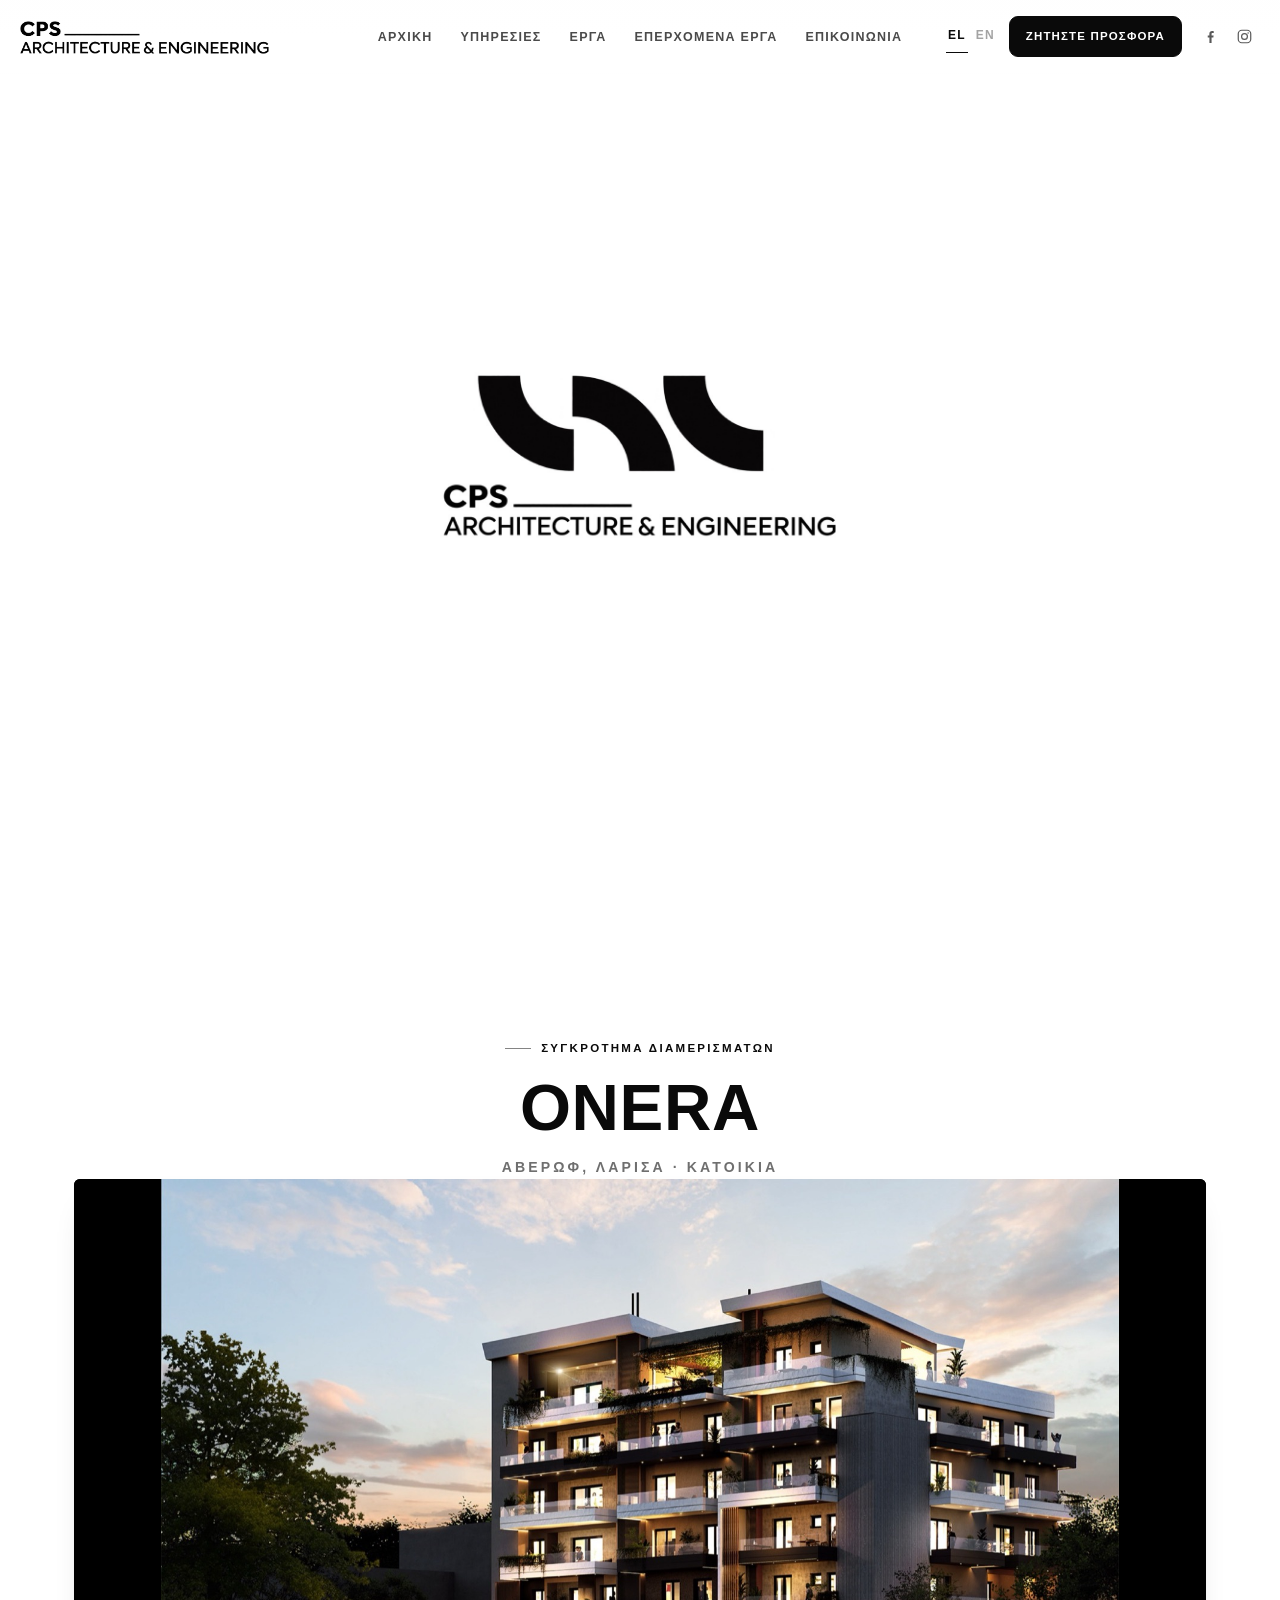
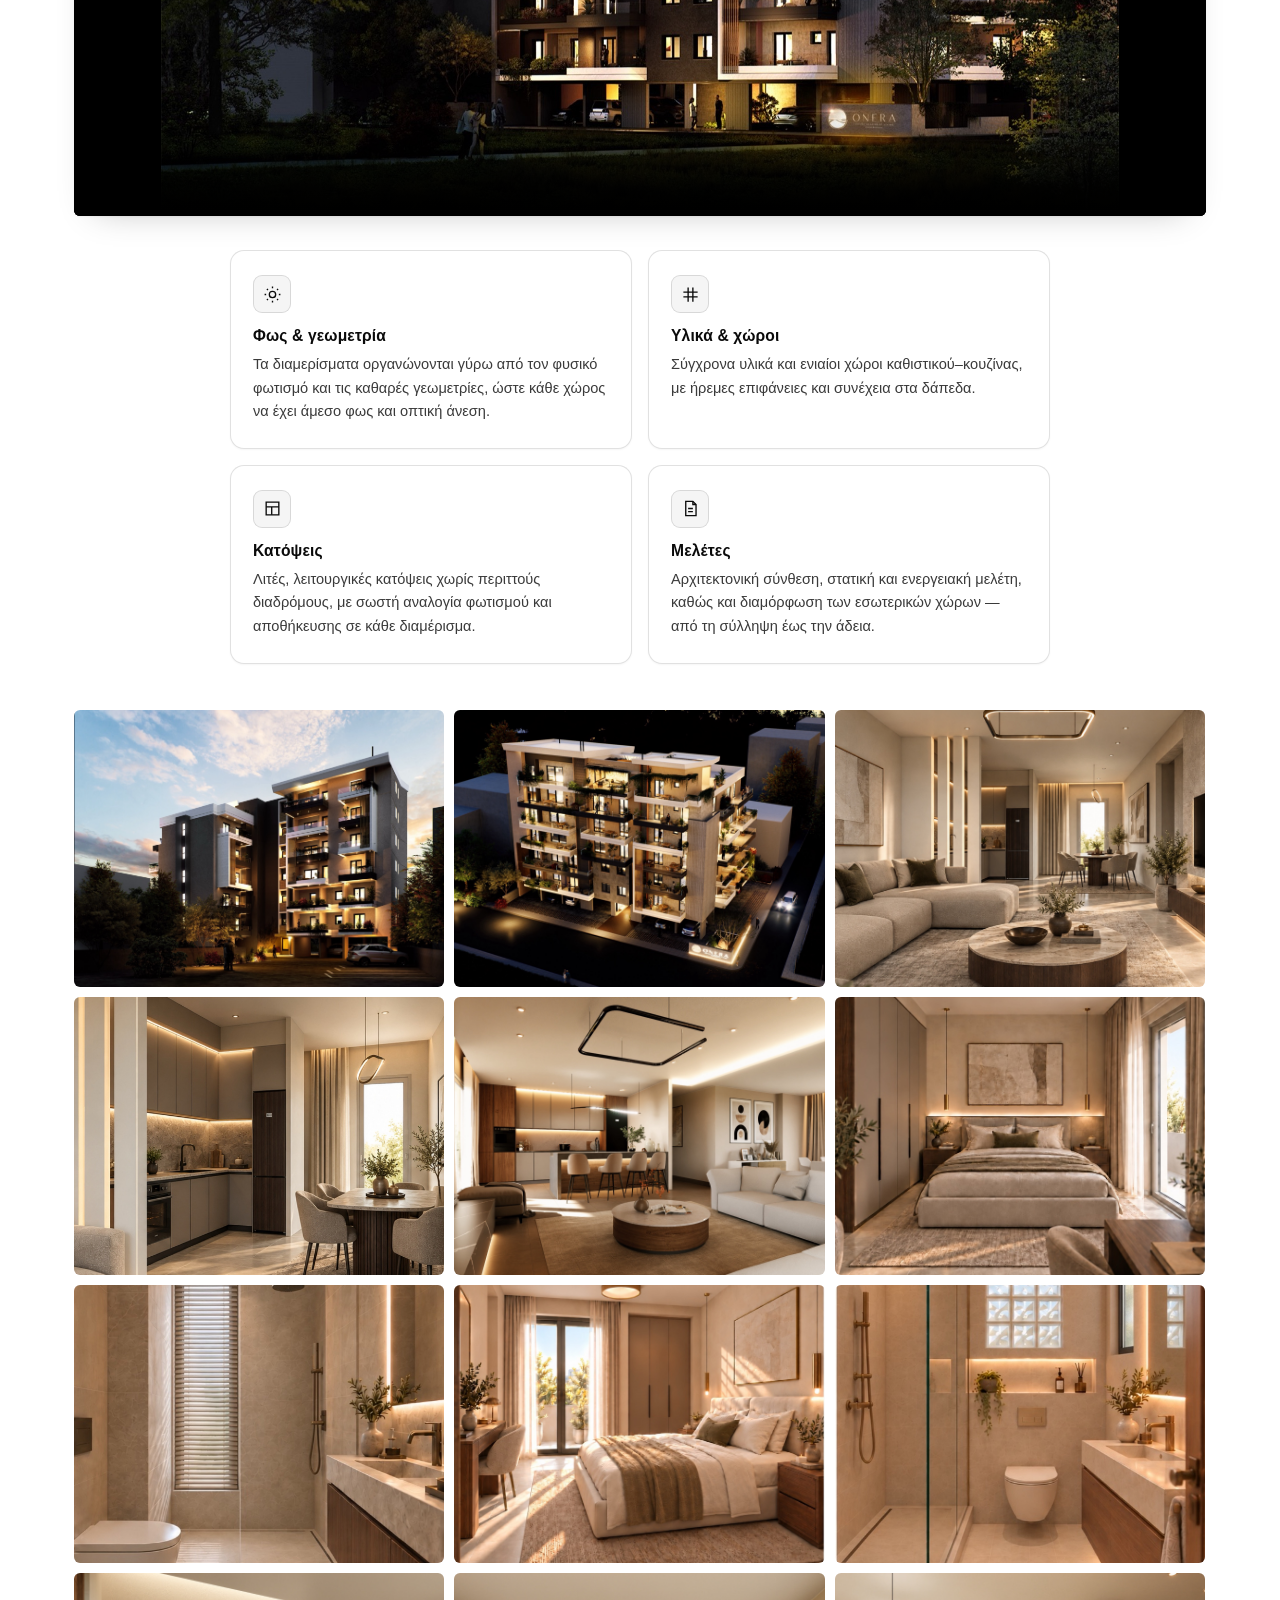
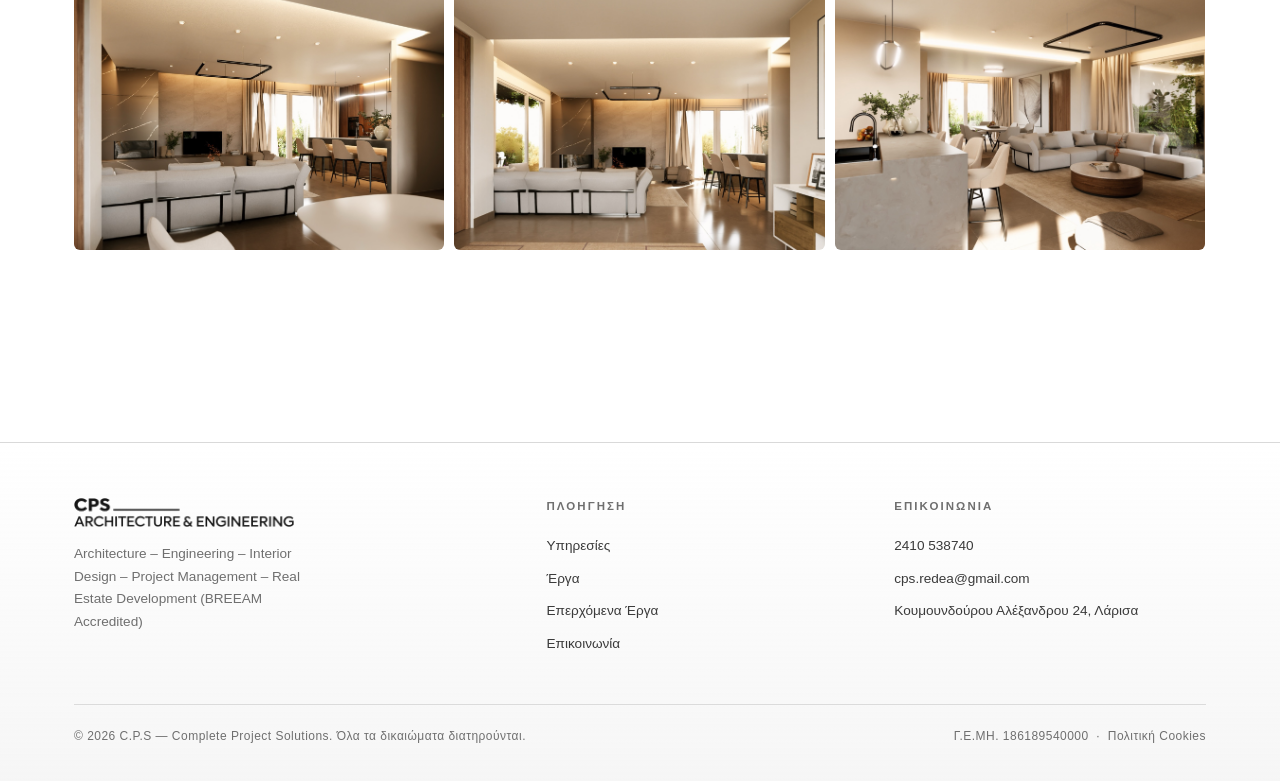
==== commit d8fb2133: "KDAP: νέα κύρια φωτογραφία (cover + hero), παλιά cover → 05.jpg στη gallery" ====
--- a/index.html
+++ b/index.html
@@ -43,7 +43,7 @@
 <meta name="twitter:description" content="Architecture – Engineering – Interior Design – Project Management – Real Estate Development (BREEAM Accredited) — από το 2002 στη Λάρισα." />
 <meta name="twitter:image" content="https://cps-solutions.gr/assets/og-image.jpg" />
 <meta name="google-site-verification" content="gZdMlSLjan64tONL0tMNnkX2gRqGWHMSxEQdr6j04Ag" />
-  <link rel="stylesheet" href="assets/fonts/inter.css?v=20261017d" />
+  <link rel="stylesheet" href="assets/fonts/inter.css?v=20261017e" />
 <script>/* ── REFRESH = πάντα από την αρχή (hero) ──
    Ξεχωρίζει το refresh από το κλικ σε anchor:
    - refresh/revisit  → αγνοεί το #section και ξεκινά από το hero
@@ -59,7 +59,7 @@
   if (reload && location.hash) history.replaceState(null, '', location.pathname + location.search);
   window.__CPS_RELOAD = reload;
 })();</script>
-<link rel="stylesheet" href="assets/cps.css?v=20261017d" />
+<link rel="stylesheet" href="assets/cps.css?v=20261017e" />
 <script type="application/ld+json">
 {
   "@context": "https://schema.org",
@@ -327,7 +327,7 @@
   </div>
 </footer>
 
-<script src="assets/cps-data.js?v=20261017d"></script>
-<script src="assets/cps.js?v=20261017d"></script>
+<script src="assets/cps-data.js?v=20261017e"></script>
+<script src="assets/cps.js?v=20261017e"></script>
 </body>
 </html>
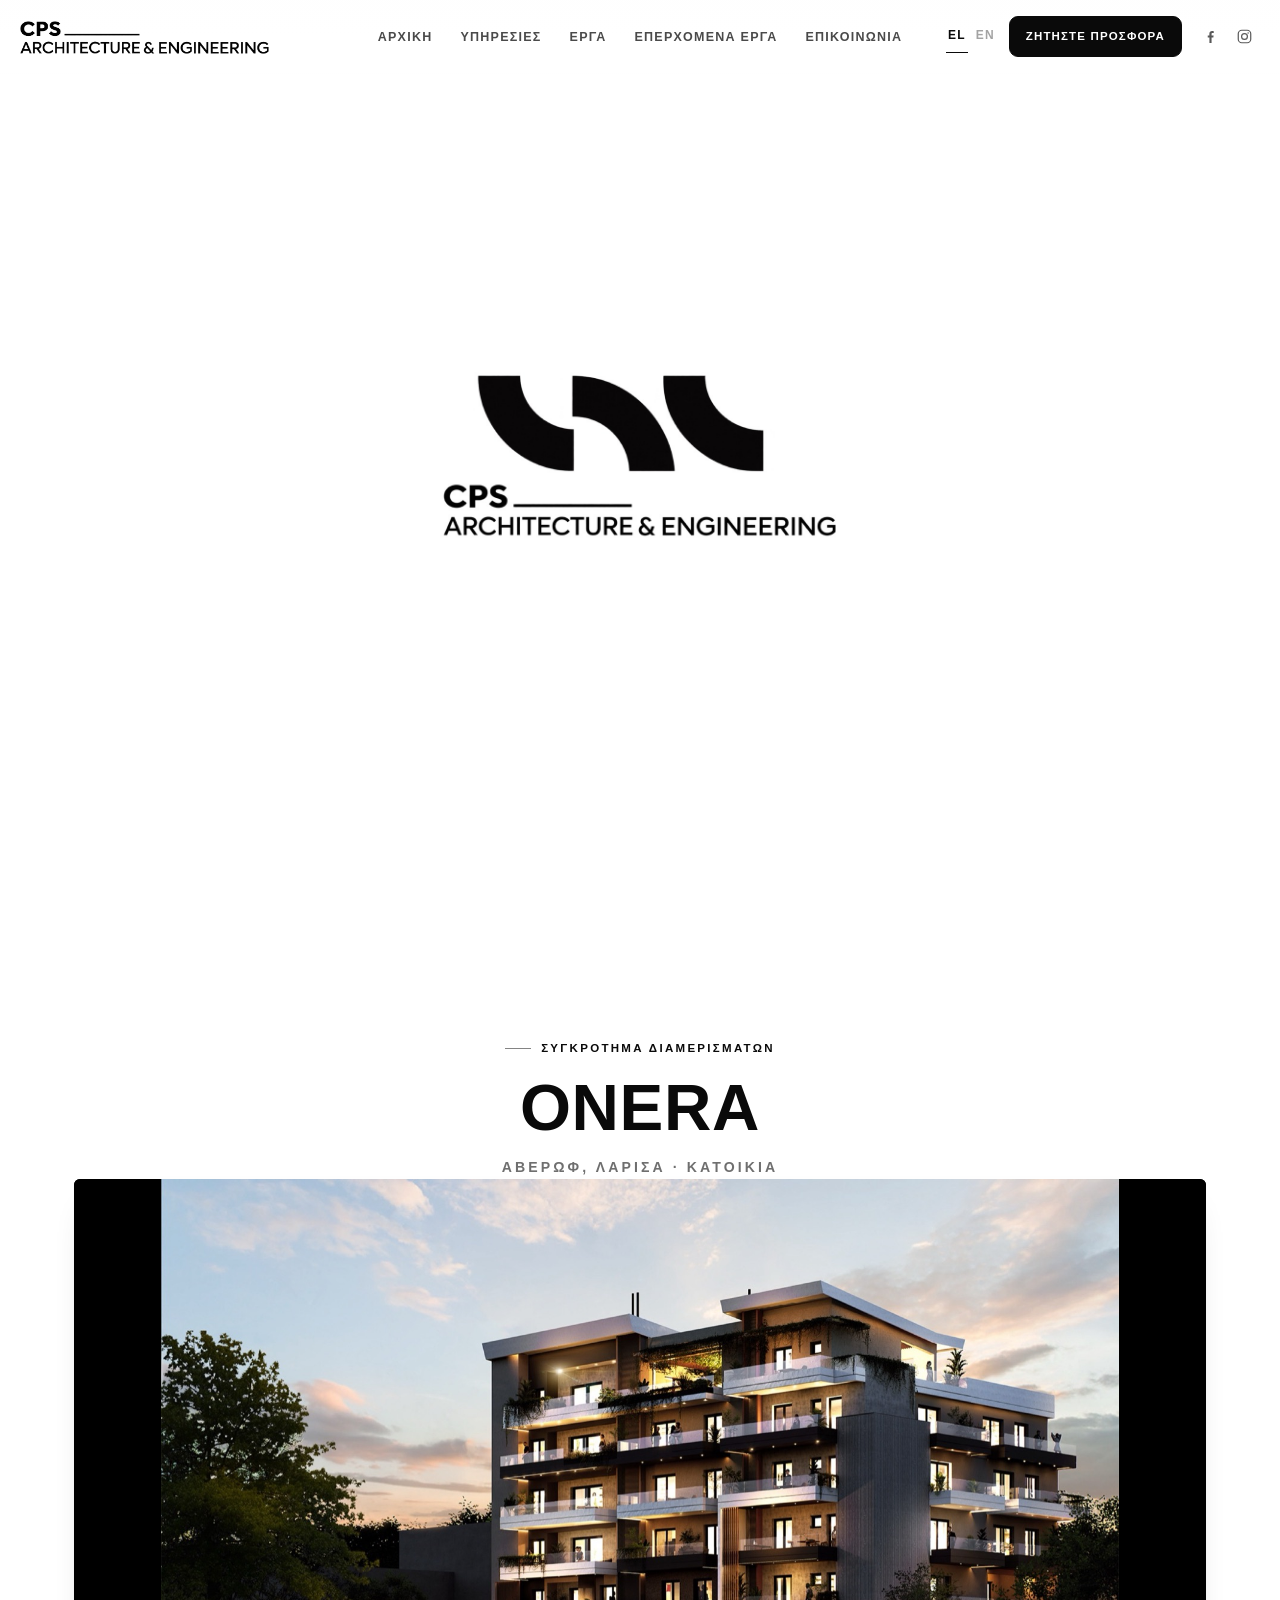
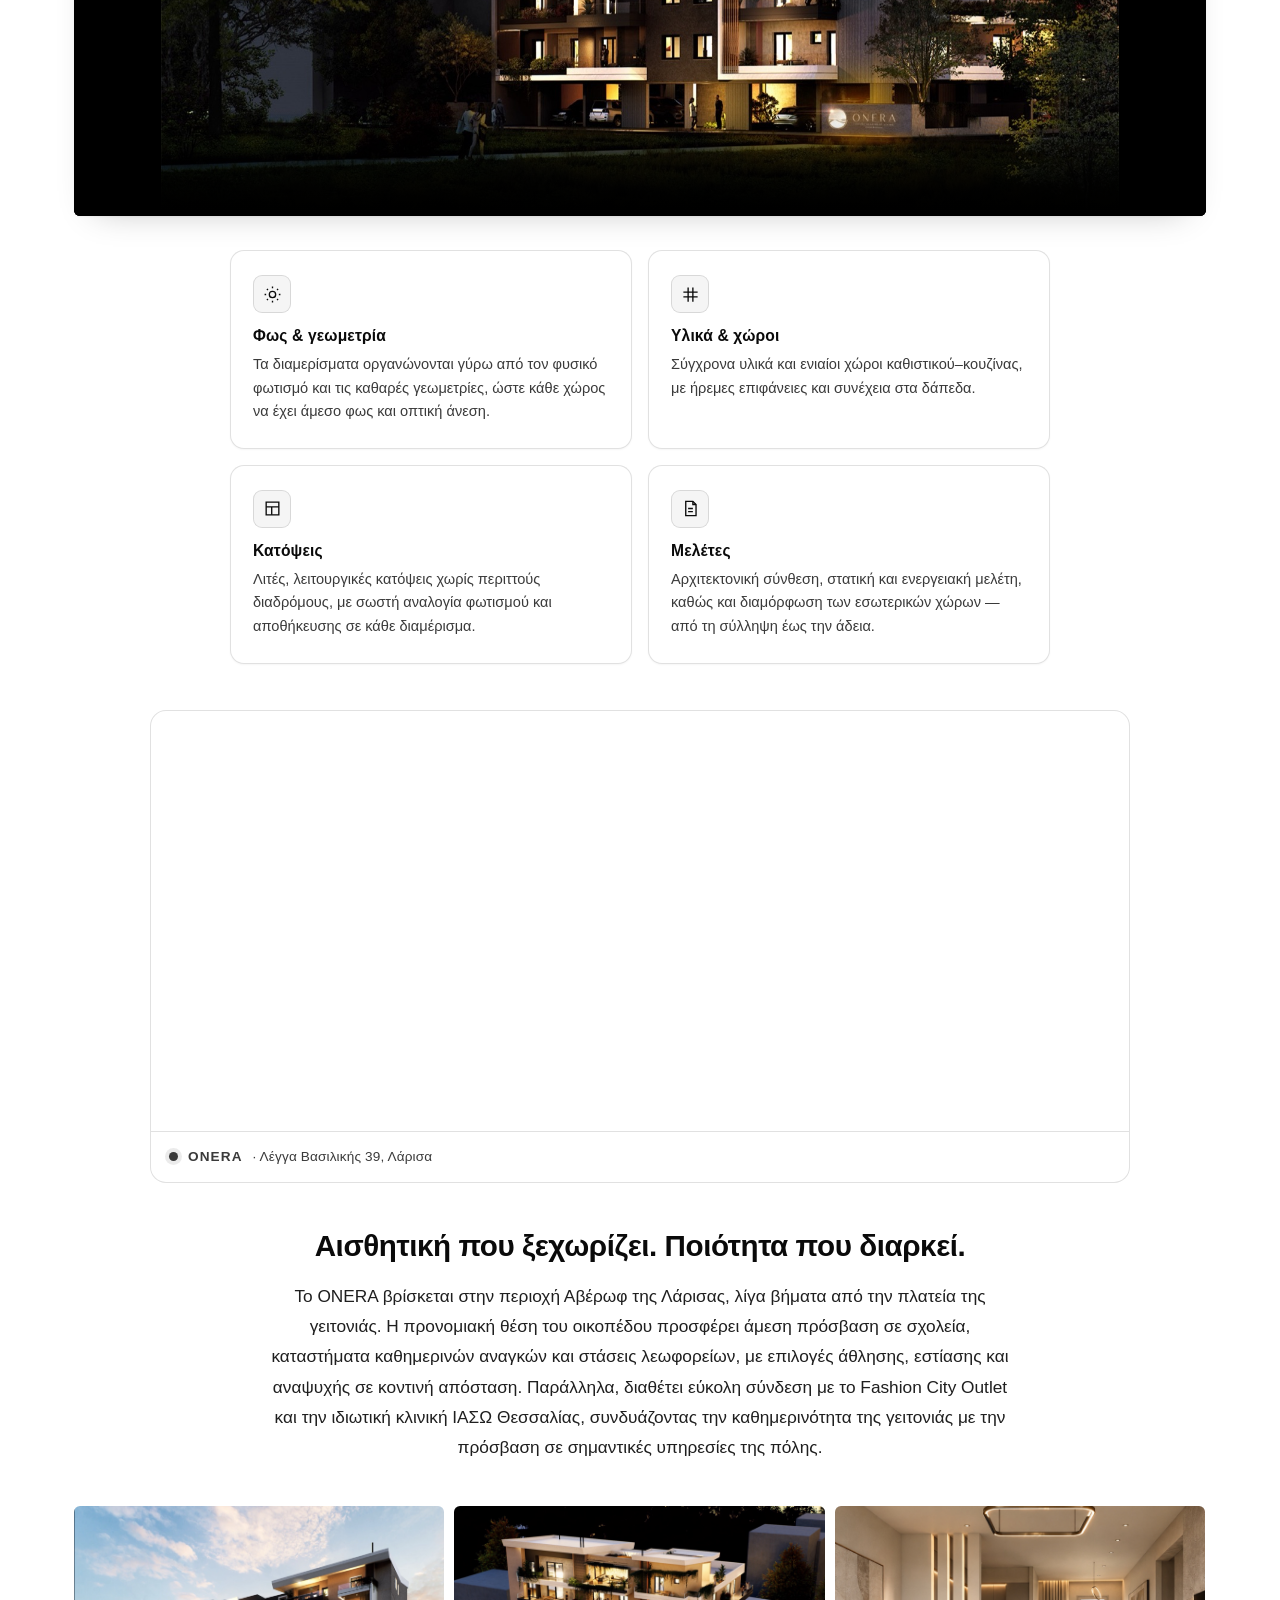
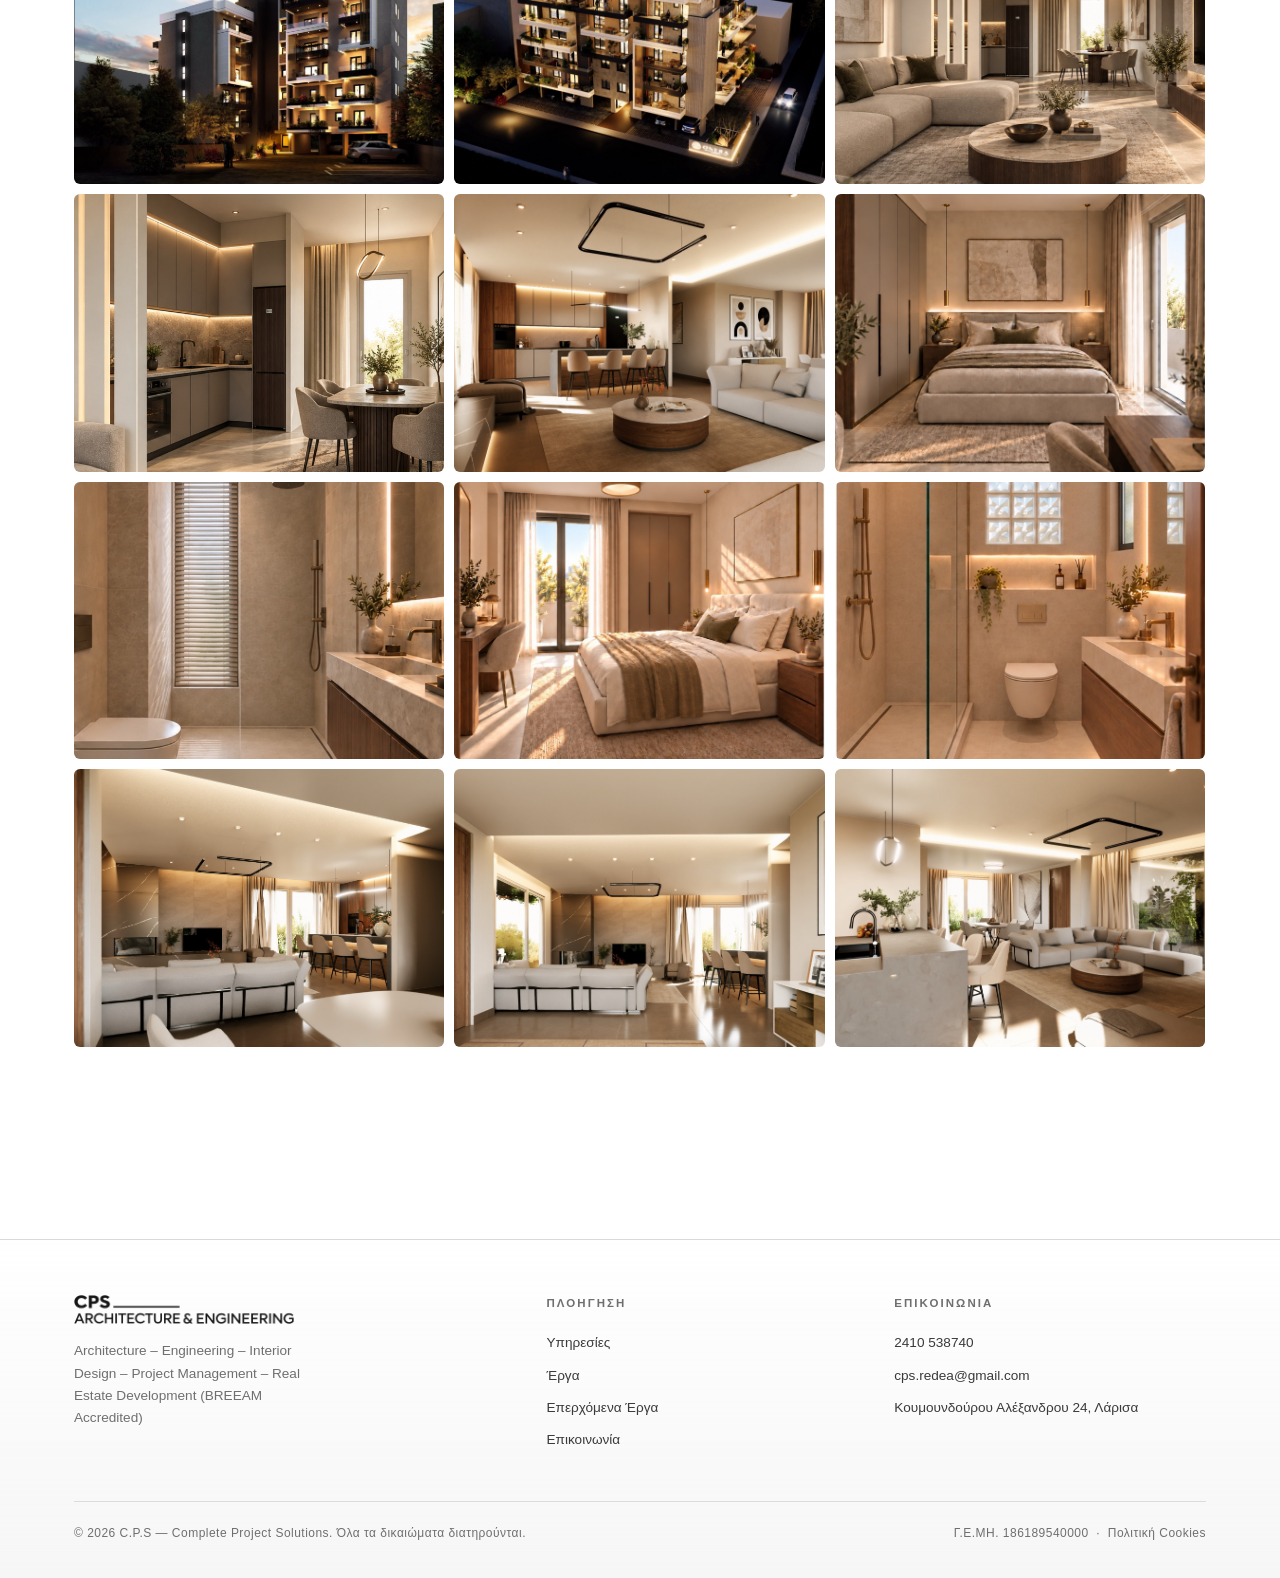
==== commit 79b6b586: "ONERA: Google map + about text, KDAP name fix, hero carousel one photo per project" ====
--- a/index.html
+++ b/index.html
@@ -43,7 +43,7 @@
 <meta name="twitter:description" content="Architecture – Engineering – Interior Design – Project Management – Real Estate Development (BREEAM Accredited) — από το 2002 στη Λάρισα." />
 <meta name="twitter:image" content="https://cps-solutions.gr/assets/og-image.jpg" />
 <meta name="google-site-verification" content="gZdMlSLjan64tONL0tMNnkX2gRqGWHMSxEQdr6j04Ag" />
-  <link rel="stylesheet" href="assets/fonts/inter.css?v=20261017e" />
+  <link rel="stylesheet" href="assets/fonts/inter.css?v=20261018a" />
 <script>/* ── REFRESH = πάντα από την αρχή (hero) ──
    Ξεχωρίζει το refresh από το κλικ σε anchor:
    - refresh/revisit  → αγνοεί το #section και ξεκινά από το hero
@@ -59,7 +59,7 @@
   if (reload && location.hash) history.replaceState(null, '', location.pathname + location.search);
   window.__CPS_RELOAD = reload;
 })();</script>
-<link rel="stylesheet" href="assets/cps.css?v=20261017e" />
+<link rel="stylesheet" href="assets/cps.css?v=20261018a" />
 <script type="application/ld+json">
 {
   "@context": "https://schema.org",
@@ -327,7 +327,7 @@
   </div>
 </footer>
 
-<script src="assets/cps-data.js?v=20261017e"></script>
-<script src="assets/cps.js?v=20261017e"></script>
+<script src="assets/cps-data.js?v=20261018a"></script>
+<script src="assets/cps.js?v=20261018a"></script>
 </body>
 </html>
--- a/assets/cps.css
+++ b/assets/cps.css
@@ -608,7 +608,15 @@
 .cards.facts .card h3{ font-size:15.6px; margin:0 0 8px; letter-spacing:.01em }
 .cards.facts .card p{ margin:0; line-height:1.62; color:#3a3a3a }
 .up-body p:last-child{ margin-bottom:0 }
-.up-item .pgallery{ margin-top:16px }
+.up-map{ max-width:980px; margin:0 auto 8px; border:1px solid var(--line); border-radius:16px; overflow:hidden; background:#fff }
+.up-map iframe{ display:block; width:100%; height:clamp(300px,42vw,420px); border:0; filter:grayscale(.18) }
+.up-map figcaption{ display:flex; align-items:center; flex-wrap:wrap; gap:10px; padding:14px 18px; font-size:13.6px; color:#3a3a3a; border-top:1px solid var(--line); letter-spacing:.01em }
+.up-map figcaption b{ letter-spacing:.08em }
+.map-dot{ width:9px; height:9px; border-radius:50%; background:currentColor; box-shadow:0 0 0 4px rgba(10,10,10,.08); flex:0 0 auto }
+.up-about{ max-width:760px; margin:44px auto 0; text-align:center }
+.up-about h3{ font-size:clamp(1.3rem,2.4vw,1.85rem); letter-spacing:-.015em; line-height:1.28; margin:0 0 16px }
+.up-about p{ font-size:clamp(1rem,1.5vw,1.08rem); line-height:1.75; color:var(--ink-2); margin:0 }
+.up-item .pgallery{ margin-top:44px }
 .up-gallery figure{ width:calc(33.333% - 7px); height:auto; aspect-ratio:4/3 }
 
 /* «Real Estate Development» + «(BREEAM Accredited)» σε δεύτερη γραμμή */
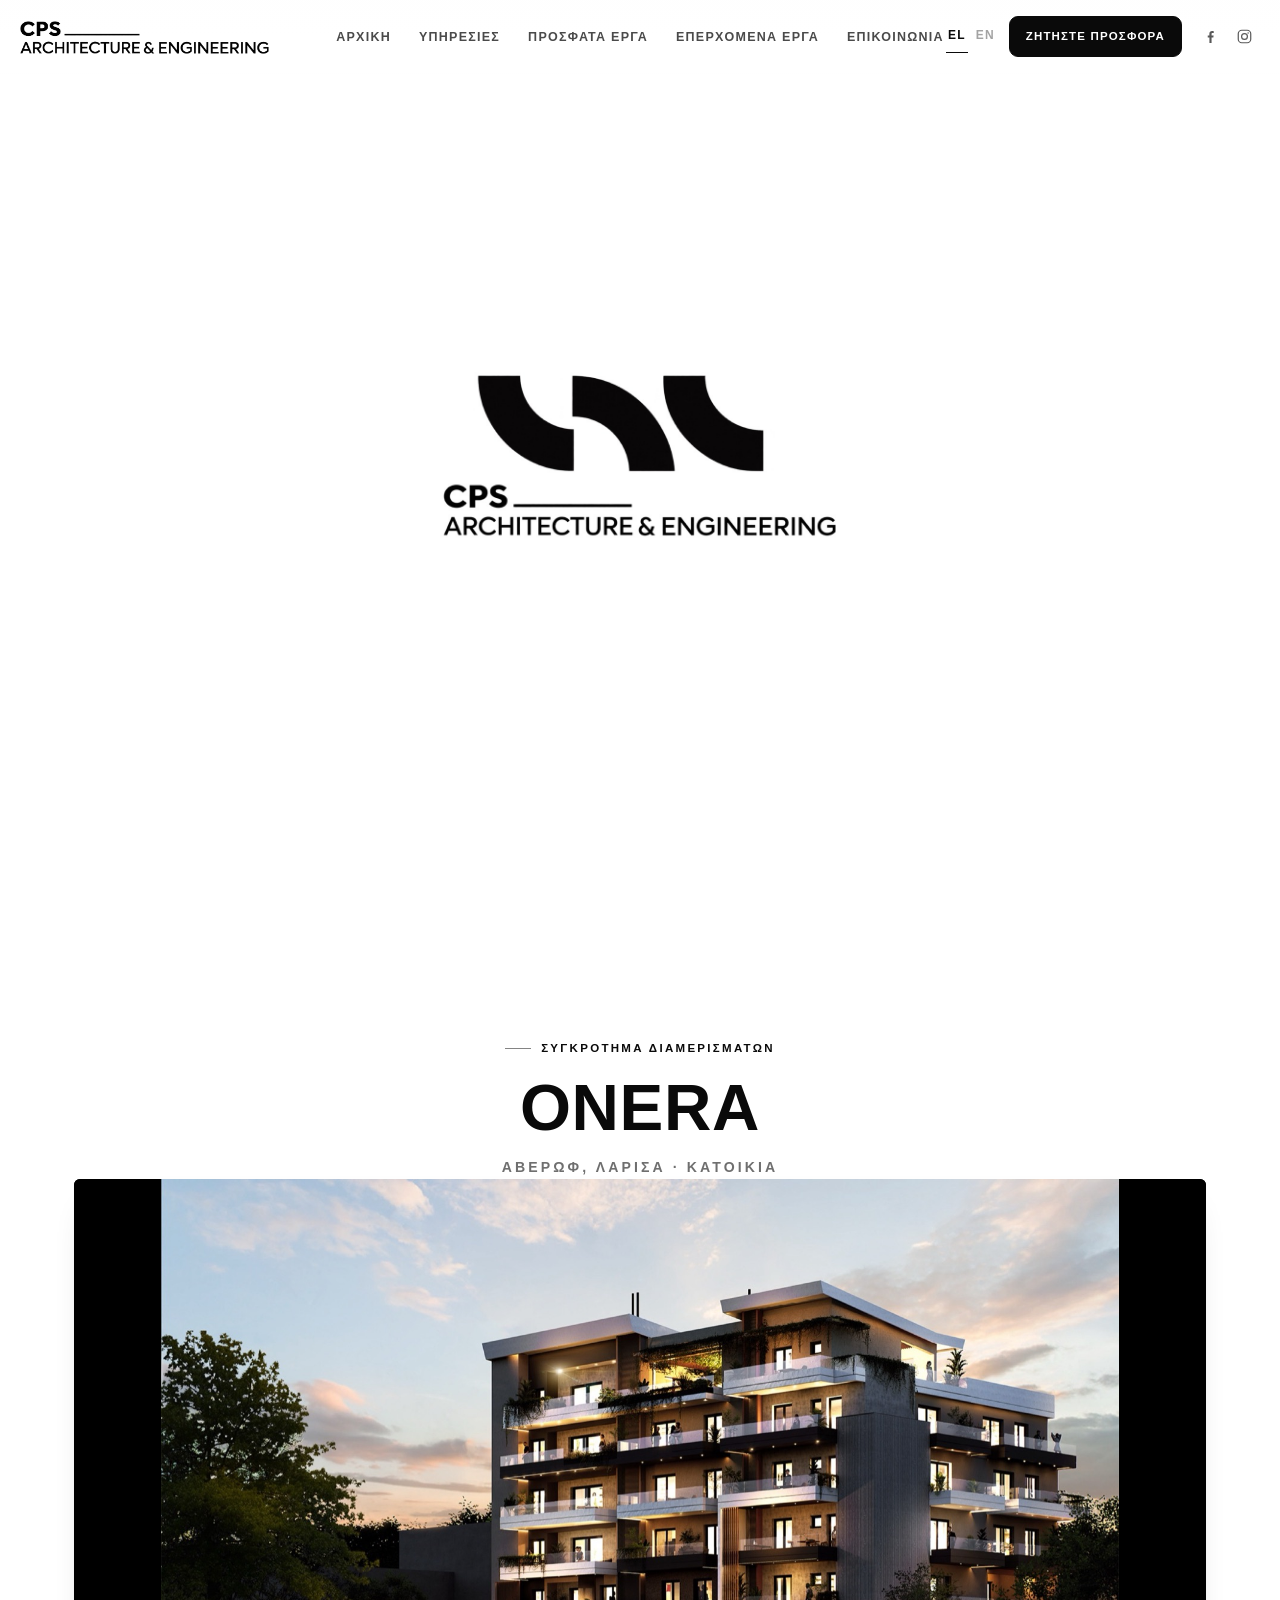
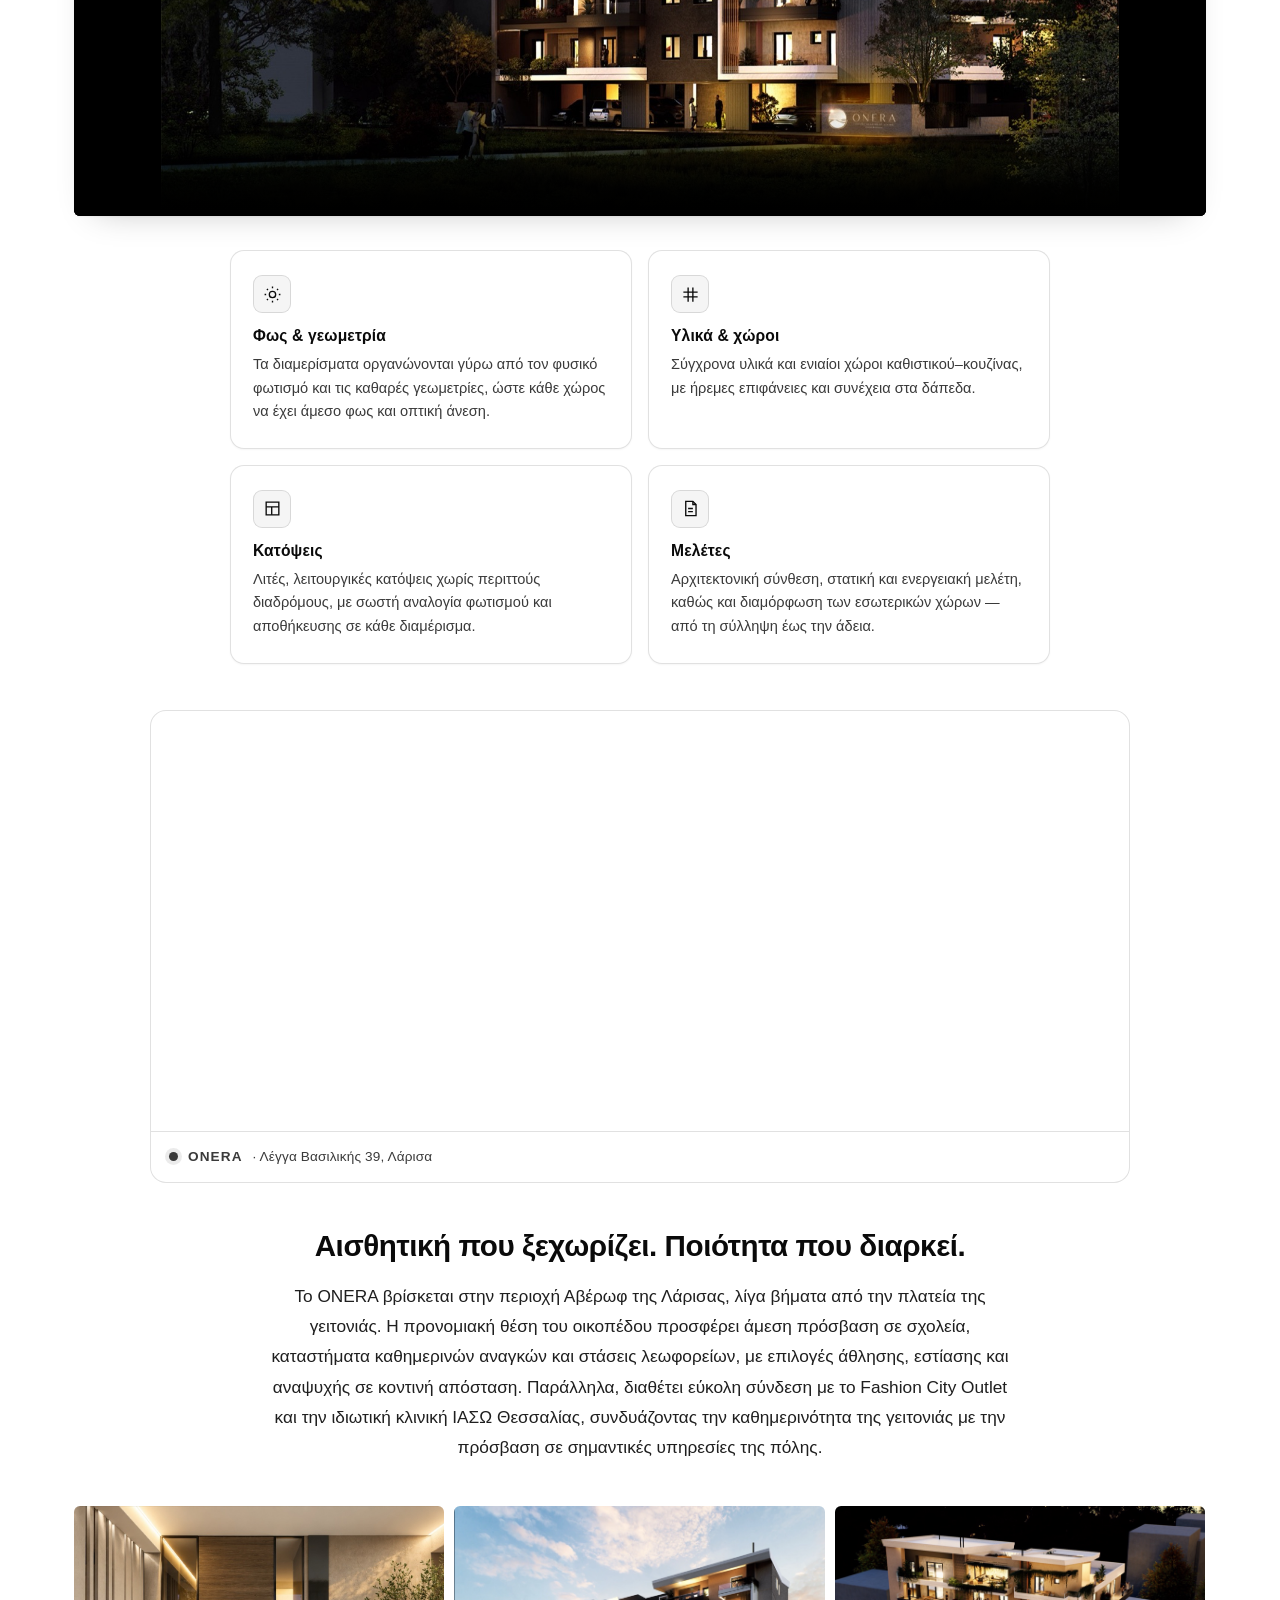
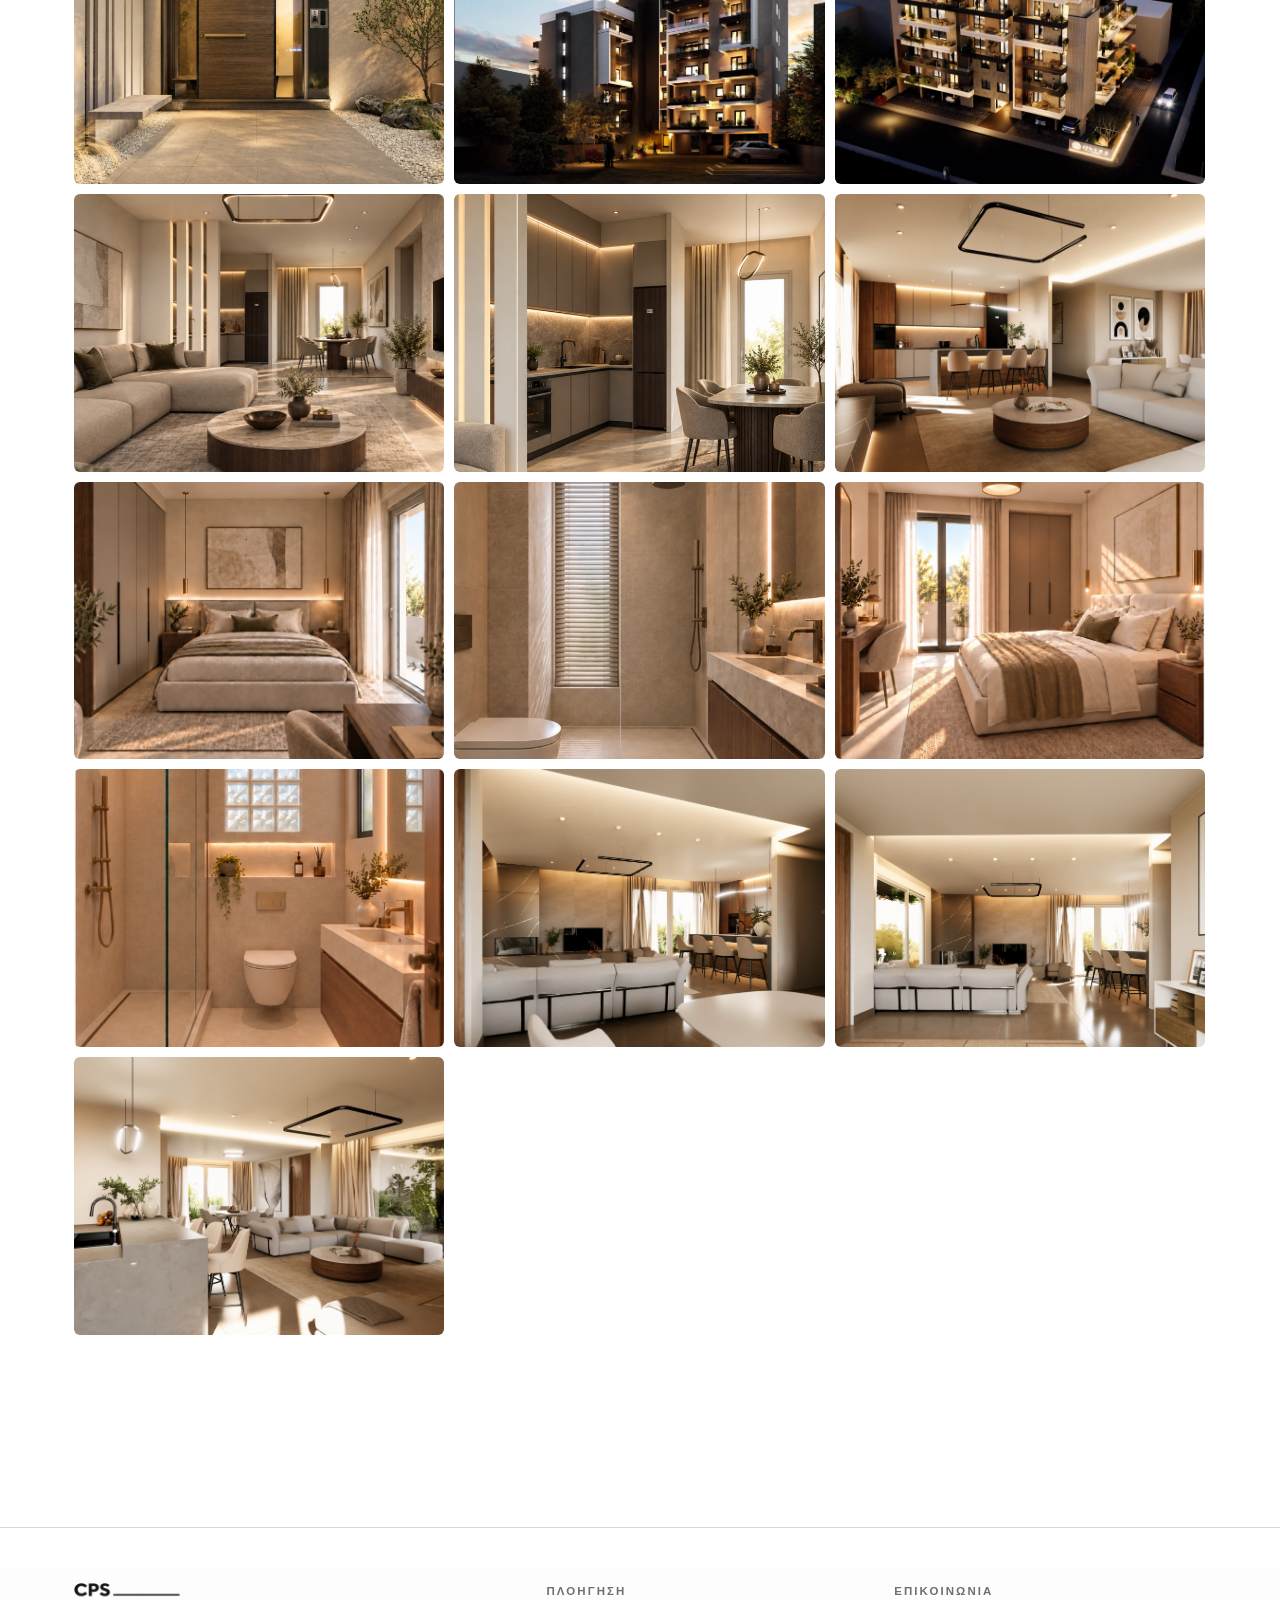
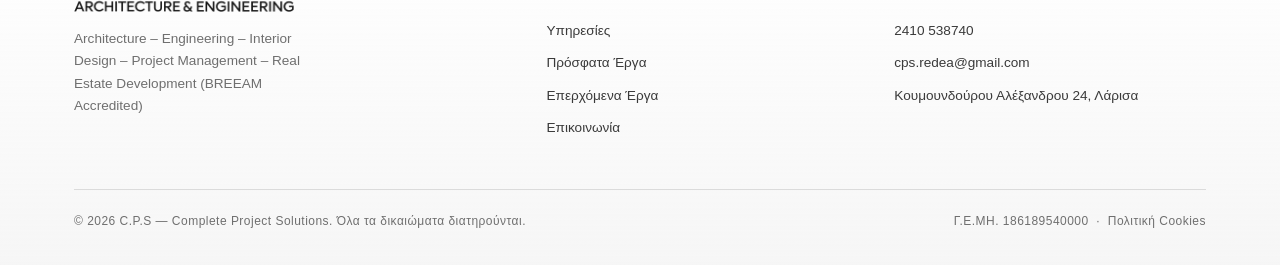
==== commit f5b0d39f: "ONERA cover in gallery, carousel swaps to ONERA shots, rename Projects to Recent Projects" ====
--- a/index.html
+++ b/index.html
@@ -43,7 +43,7 @@
 <meta name="twitter:description" content="Architecture – Engineering – Interior Design – Project Management – Real Estate Development (BREEAM Accredited) — από το 2002 στη Λάρισα." />
 <meta name="twitter:image" content="https://cps-solutions.gr/assets/og-image.jpg" />
 <meta name="google-site-verification" content="gZdMlSLjan64tONL0tMNnkX2gRqGWHMSxEQdr6j04Ag" />
-  <link rel="stylesheet" href="assets/fonts/inter.css?v=20261018a" />
+  <link rel="stylesheet" href="assets/fonts/inter.css?v=20261018b" />
 <script>/* ── REFRESH = πάντα από την αρχή (hero) ──
    Ξεχωρίζει το refresh από το κλικ σε anchor:
    - refresh/revisit  → αγνοεί το #section και ξεκινά από το hero
@@ -59,7 +59,7 @@
   if (reload && location.hash) history.replaceState(null, '', location.pathname + location.search);
   window.__CPS_RELOAD = reload;
 })();</script>
-<link rel="stylesheet" href="assets/cps.css?v=20261018a" />
+<link rel="stylesheet" href="assets/cps.css?v=20261018b" />
 <script type="application/ld+json">
 {
   "@context": "https://schema.org",
@@ -254,7 +254,7 @@
     <nav class="links" id="links">
       <a href="index.html" data-i18n="nav.home">Αρχική</a>
       <a href="services.html" data-i18n="nav.services">Υπηρεσίες</a>
-      <a href="projects.html" data-i18n="nav.projects">Έργα</a>
+      <a href="projects.html" data-i18n="nav.projects">Πρόσφατα Έργα</a>
       <a href="upcoming.html" data-i18n="nav.upcoming">Επερχόμενα Έργα</a>
       <a href="contact.html" data-i18n="nav.contact">Επικοινωνία</a>
     </nav>
@@ -306,7 +306,7 @@
       <div>
         <h4 data-i18n="ft.nav">Πλοήγηση</h4>
         <a href="services.html" data-i18n="nav.services">Υπηρεσίες</a>
-        <a href="projects.html" data-i18n="nav.projects">Έργα</a>
+        <a href="projects.html" data-i18n="nav.projects">Πρόσφατα Έργα</a>
         <a href="upcoming.html" data-i18n="nav.upcoming">Επερχόμενα Έργα</a>
         <a href="contact.html" data-i18n="nav.contact">Επικοινωνία</a>
       </div>
@@ -327,7 +327,7 @@
   </div>
 </footer>
 
-<script src="assets/cps-data.js?v=20261018a"></script>
-<script src="assets/cps.js?v=20261018a"></script>
+<script src="assets/cps-data.js?v=20261018b"></script>
+<script src="assets/cps.js?v=20261018b"></script>
 </body>
 </html>
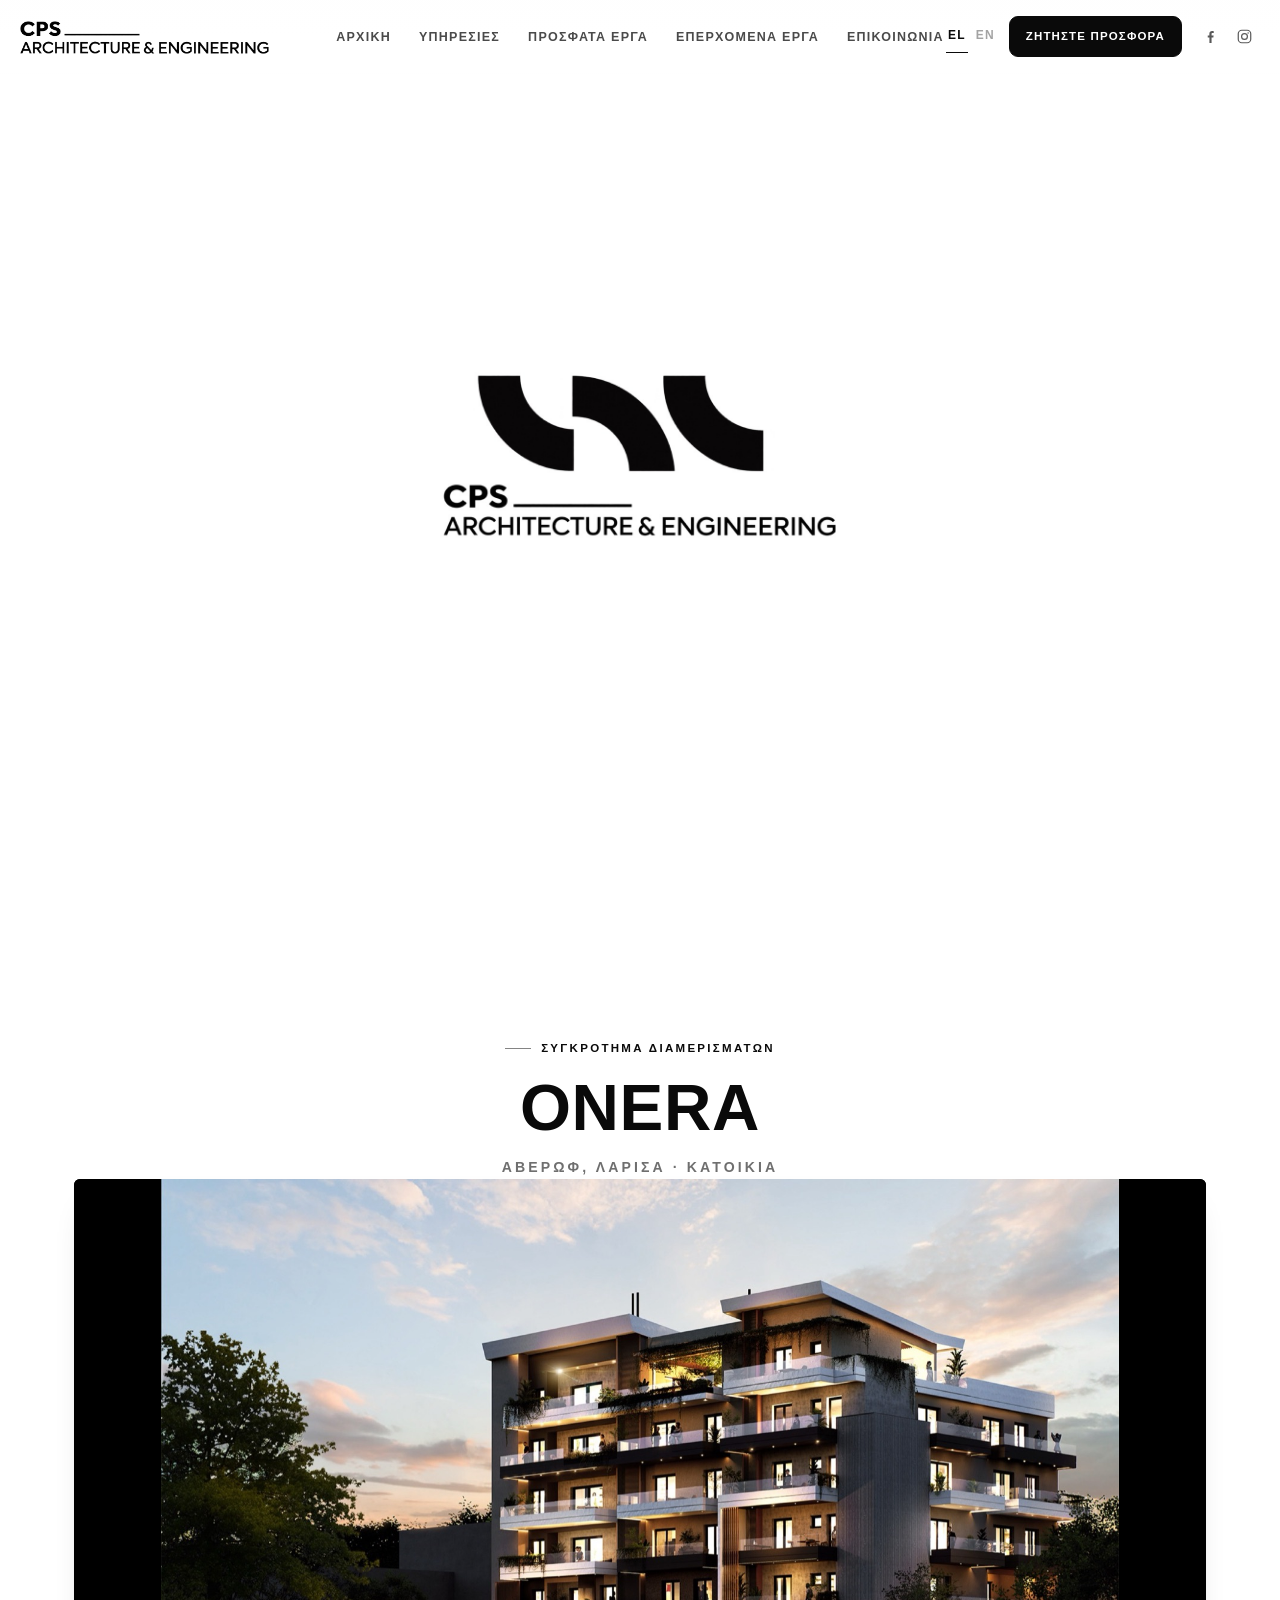
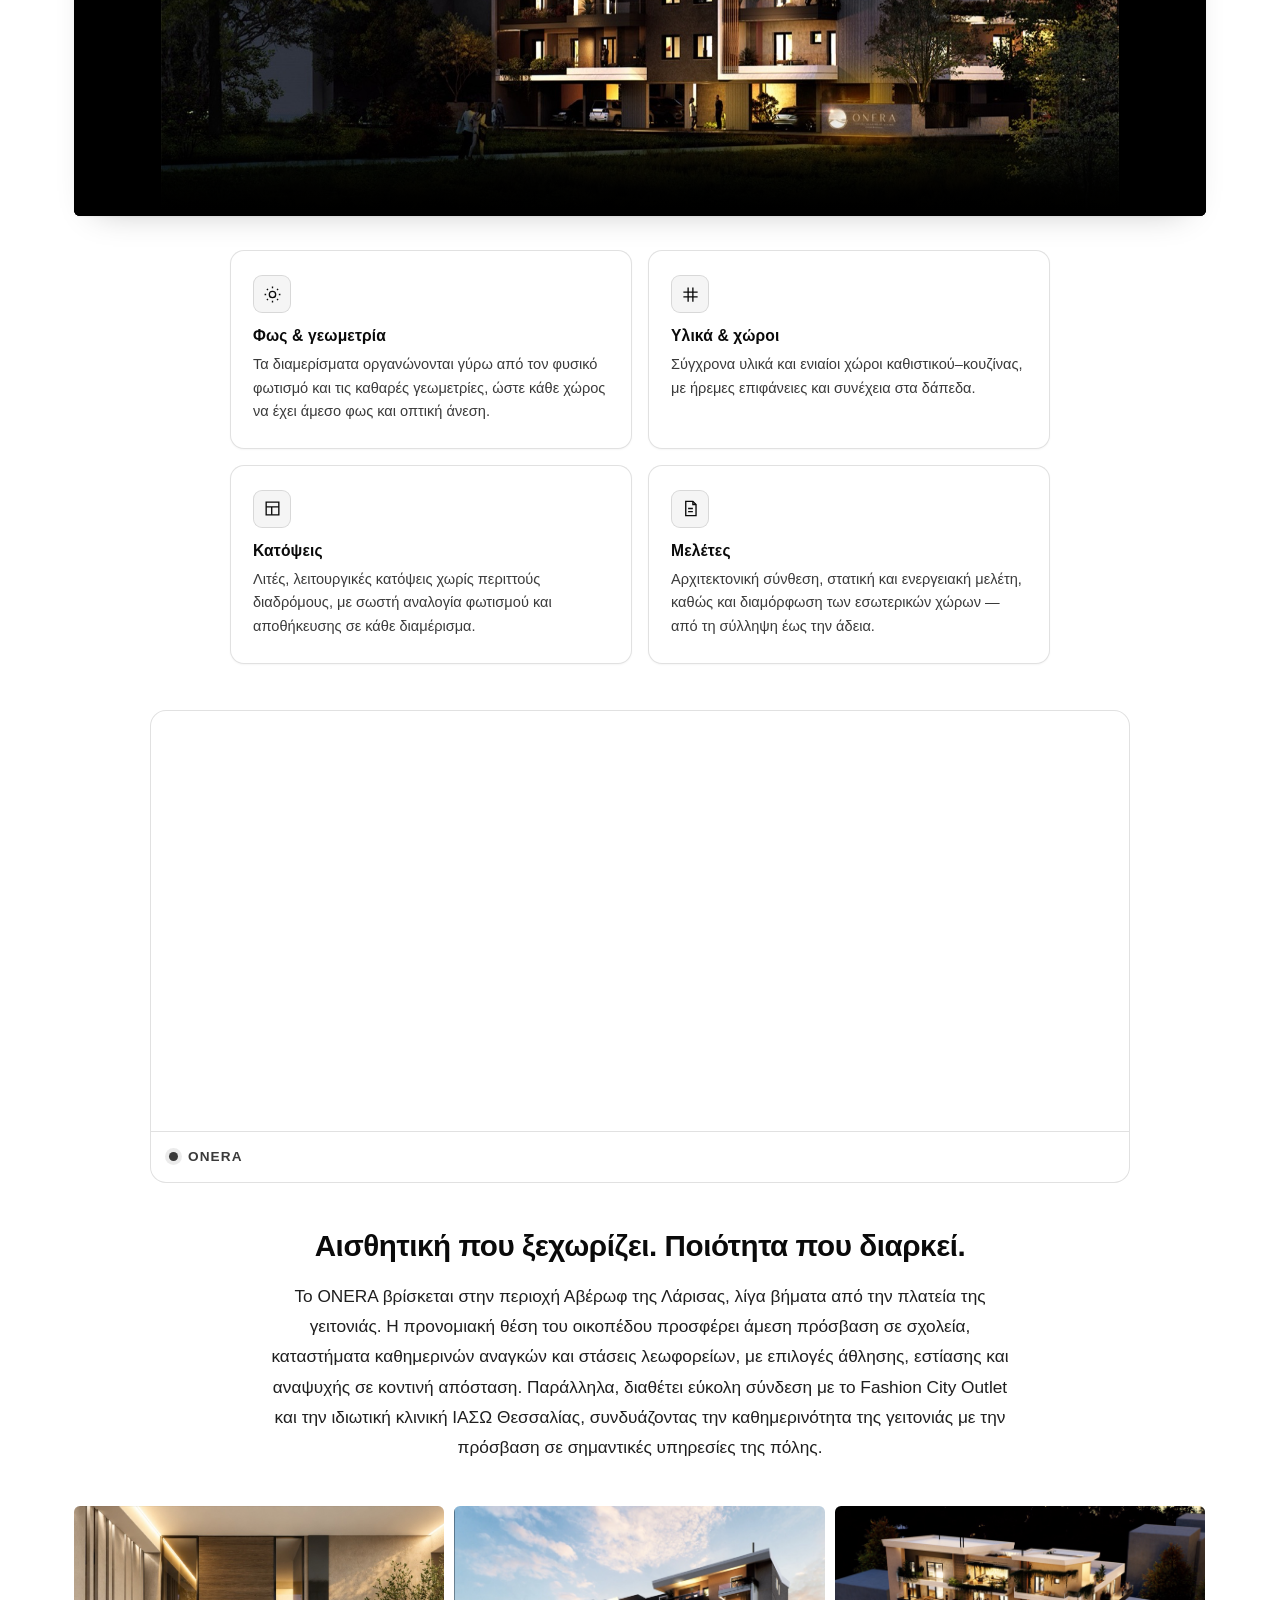
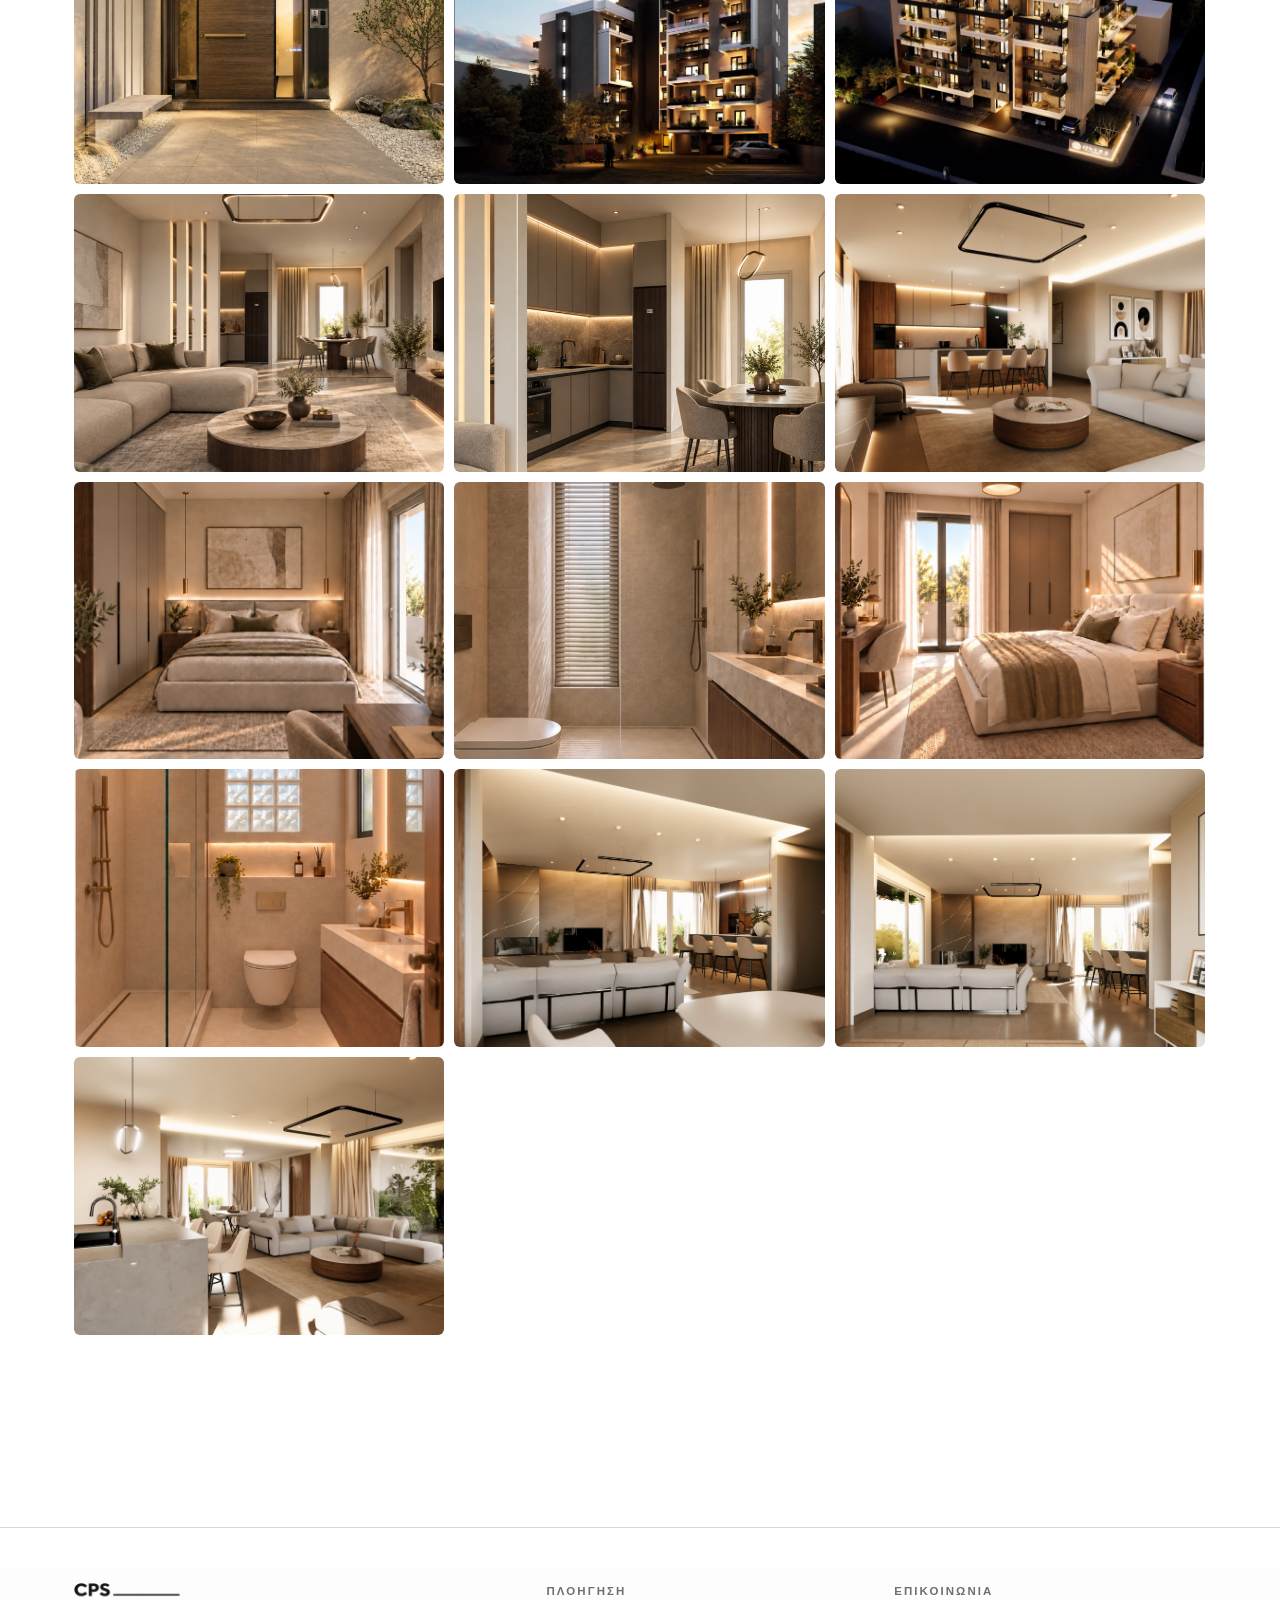
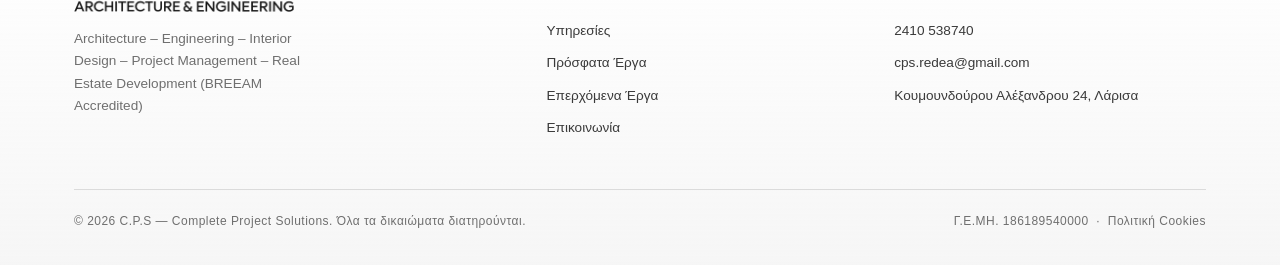
==== commit 7b9df2a1: "ONERA map: exact plot coordinates, remove address from caption" ====
--- a/index.html
+++ b/index.html
@@ -43,7 +43,7 @@
 <meta name="twitter:description" content="Architecture – Engineering – Interior Design – Project Management – Real Estate Development (BREEAM Accredited) — από το 2002 στη Λάρισα." />
 <meta name="twitter:image" content="https://cps-solutions.gr/assets/og-image.jpg" />
 <meta name="google-site-verification" content="gZdMlSLjan64tONL0tMNnkX2gRqGWHMSxEQdr6j04Ag" />
-  <link rel="stylesheet" href="assets/fonts/inter.css?v=20261018b" />
+  <link rel="stylesheet" href="assets/fonts/inter.css?v=20261018d" />
 <script>/* ── REFRESH = πάντα από την αρχή (hero) ──
    Ξεχωρίζει το refresh από το κλικ σε anchor:
    - refresh/revisit  → αγνοεί το #section και ξεκινά από το hero
@@ -59,7 +59,7 @@
   if (reload && location.hash) history.replaceState(null, '', location.pathname + location.search);
   window.__CPS_RELOAD = reload;
 })();</script>
-<link rel="stylesheet" href="assets/cps.css?v=20261018b" />
+<link rel="stylesheet" href="assets/cps.css?v=20261018d" />
 <script type="application/ld+json">
 {
   "@context": "https://schema.org",
@@ -327,7 +327,7 @@
   </div>
 </footer>
 
-<script src="assets/cps-data.js?v=20261018b"></script>
-<script src="assets/cps.js?v=20261018b"></script>
+<script src="assets/cps-data.js?v=20261018d"></script>
+<script src="assets/cps.js?v=20261018d"></script>
 </body>
 </html>
